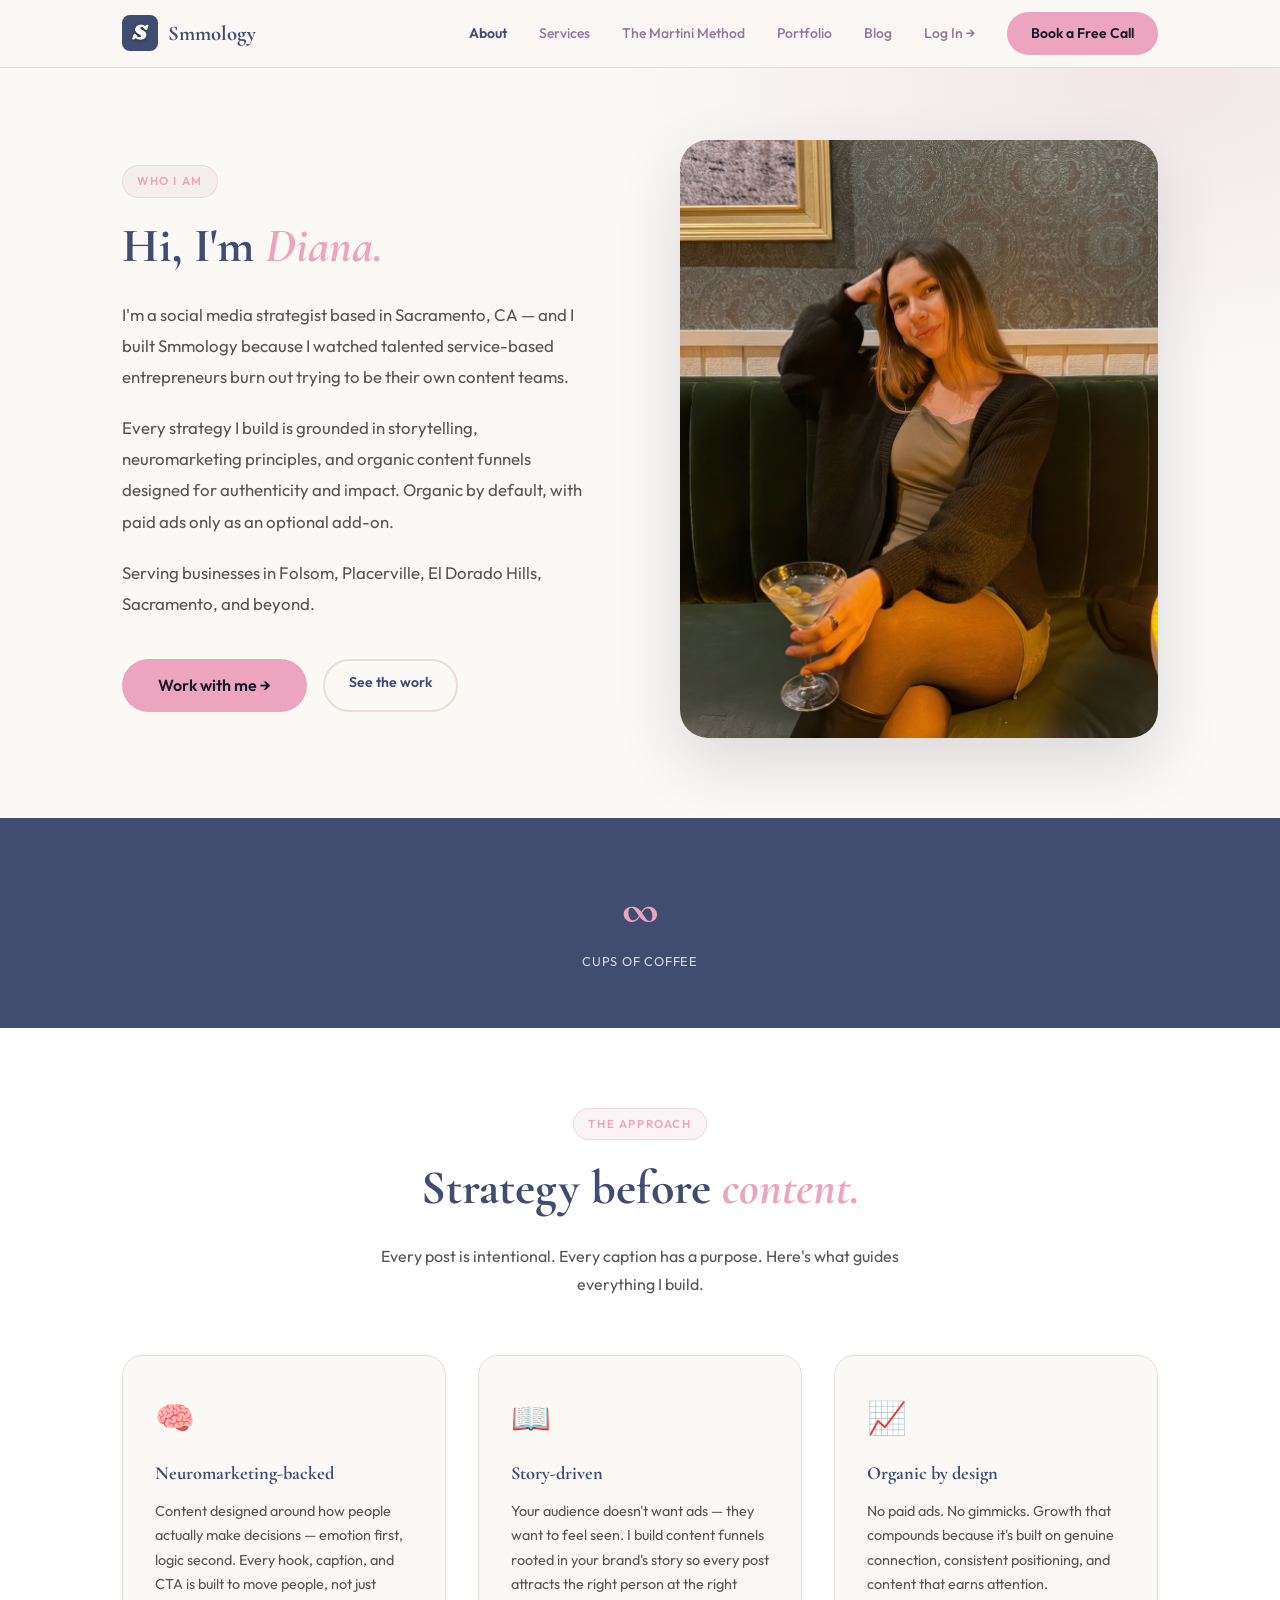
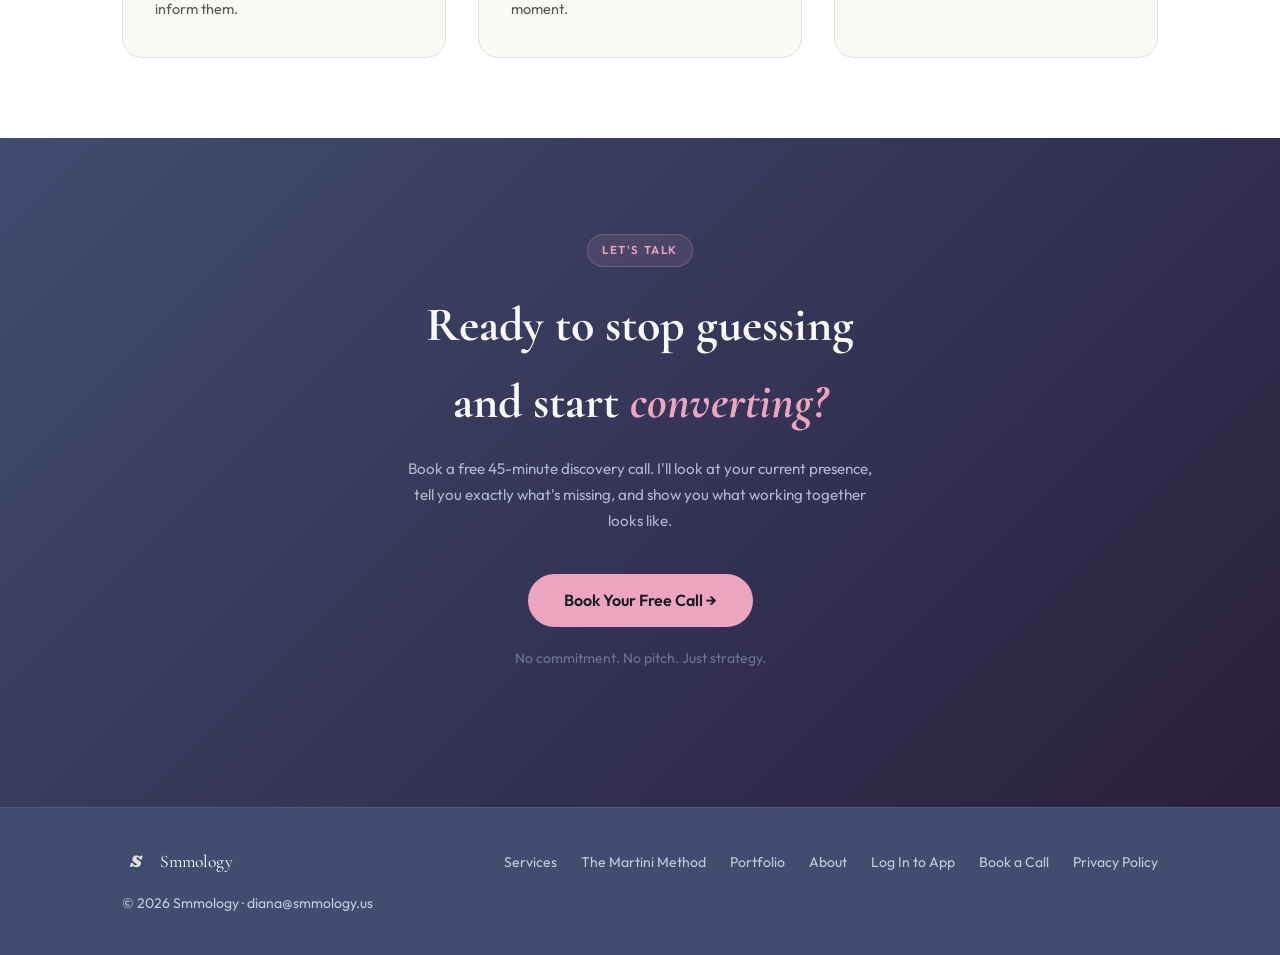
==== about/index.html @ f3f40971 "Make #404C70 the primary brand color (about 70%), lighter text on dark sections Co-Authored-By: Clau" ====
<!DOCTYPE html>
<html lang="en">
<head>
  <meta charset="UTF-8" />
  <meta name="viewport" content="width=device-width, initial-scale=1.0" />
  <title>About Diana — Smmology</title>
  <meta name="description" content="Meet Diana De La O, founder of Smmology, a social media management company in Sacramento serving local service businesses in Folsom, Placerville and El Dorado Hills." />
  <link rel="canonical" href="https://www.smmology.us/about" />
  <link rel="icon" type="image/jpeg" href="/assets/logo-navy.jpg" />
  <link href="https://fonts.googleapis.com/css2?family=Cormorant+Garamond:ital,wght@0,400;0,500;0,600;0,700;1,400;1,500;1,600&family=Outfit:wght@300;400;500;600;700&display=swap" rel="stylesheet" />
  <!-- Meta Pixel -->
  <script>
    !function(f,b,e,v,n,t,s)
    {if(f.fbq)return;n=f.fbq=function(){n.callMethod?
    n.callMethod.apply(n,arguments):n.queue.push(arguments)};
    if(!f._fbq)f._fbq=n;n.push=n;n.loaded=!0;n.version='2.0';
    n.queue=[];t=b.createElement(e);t.async=!0;
    t.src=v;s=b.getElementsByTagName(e)[0];
    s.parentNode.insertBefore(t,s)}(window, document,'script',
    'https://connect.facebook.net/en_US/fbevents.js');
    fbq('init', '1700968041171903');
    fbq('track', 'PageView');
  </script>
  <noscript><img height="1" width="1" style="display:none"
    src="https://www.facebook.com/tr?id=1700968041171903&ev=PageView&noscript=1"
  /></noscript>
  <style>
    *, *::before, *::after { box-sizing: border-box; margin: 0; padding: 0; }
    :root {
      --navy:   #404C70;
      --slate:  #404C70;
      --mauve:  #907A9A;
      --pink:   #EDA4BF;
      --blush:  #FFE2EA;
      --cream:  #FAF9F6;
      --text:   #161B28;
      --muted:  #555555;
      --border: #e8ddd8;
    }
    html { scroll-behavior: smooth; }
    body { font-family: 'Outfit', sans-serif; background: var(--cream); color: var(--text); line-height: 1.6; }
    h1,h2,h3 { font-family: 'Cormorant Garamond', serif; }
    em { font-style: italic; color: var(--pink); }
    a  { text-decoration: none; color: inherit; }
    img { max-width: 100%; display: block; }

    /* NAV */
    nav {
      position: fixed; top: 0; left: 0; right: 0; z-index: 100;
      height: 68px; background: rgba(250,247,245,.97);
      backdrop-filter: blur(12px); border-bottom: 1px solid var(--border);
      display: flex; align-items: center;
    }
    .nav-inner {
      max-width: 1100px; width: 100%; margin: 0 auto; padding: 0 32px;
      display: flex; align-items: center; justify-content: space-between;
    }
    .nav-logo { font-family: 'Cormorant Garamond', serif; font-size: 1.3rem; color: var(--navy); font-weight: 700; }
    .nav-links { display: flex; align-items: center; gap: 32px; }
    .nav-links a:not(.btn) { font-size: .875rem; color: var(--mauve); font-weight: 500; text-decoration: none; transition: color .2s; }
    .nav-links a:not(.btn):hover { color: var(--pink); }
    .nav-links a.active { color: var(--navy); font-weight: 600; }
    .btn { display: inline-block; padding: 10px 24px; border-radius: 999px; font-weight: 600; font-size: .875rem; cursor: pointer; transition: opacity .2s, transform .1s; }
    .btn:hover { opacity: .88; transform: translateY(-1px); }
    .btn-pink { background: var(--pink); color: #161B28; }
    .btn-lg { padding: 14px 36px; font-size: 1rem; }

    /* LAYOUT */
    .container { max-width: 1100px; margin: 0 auto; padding: 0 32px; }
    .eyebrow {
      display: inline-block; font-size: .72rem; font-weight: 600;
      letter-spacing: .14em; text-transform: uppercase;
      color: var(--pink); background: rgba(201,143,170,.1);
      border: 1px solid rgba(201,143,170,.25);
      padding: 6px 14px; border-radius: 99px; margin-bottom: 20px;
    }
    .section-title { font-size: clamp(2rem, 4vw, 3rem); font-weight: 700; color: var(--navy); line-height: 1.2; margin-bottom: 24px; }

    /* HERO */
    .hero {
      padding: 140px 0 80px;
      background: radial-gradient(ellipse 70% 60% at 90% 10%, rgba(201,143,170,.18) 0%, transparent 60%), var(--cream);
    }
    .hero-grid {
      display: grid; grid-template-columns: 1fr 1fr; gap: 80px; align-items: center;
    }
    .hero-photo {
      border-radius: 28px; overflow: hidden;
      box-shadow: 0 24px 64px rgba(42,31,46,.14);
      aspect-ratio: 4/5;
    }
    .hero-photo img { width: 100%; height: 100%; object-fit: cover; object-position: center top; display: block; }

    /* VALUES */
    .values-section { padding: 80px 0; background: #fff; }
    .values-grid { display: grid; grid-template-columns: repeat(3,1fr); gap: 32px; margin-top: 56px; }
    .value-card {
      background: var(--cream); border-radius: 20px; padding: 36px 32px;
      border: 1px solid var(--border);
    }
    .value-icon { font-size: 2rem; margin-bottom: 16px; }
    .value-title { font-family: 'Cormorant Garamond', serif; font-size: 1.15rem; color: var(--navy); margin-bottom: 10px; }
    .value-desc { font-size: .9rem; color: var(--muted); line-height: 1.7; }

    /* STATS BAND */
    .stats-band { background: var(--navy); padding: 56px 0; }
    .stats-grid { display: grid; grid-template-columns: 1fr; }
    .stat-card { text-align: center; padding: 0 32px; border-right: 1px solid rgba(255,255,255,.1); }
    .stat-card:last-child { border-right: none; }
    .stat-num { font-family: 'Cormorant Garamond', serif; font-size: 2.8rem; font-weight: 700; color: var(--pink); margin-bottom: 6px; }
    .stat-label { font-size: .8rem; color: #D5D9E6; letter-spacing: .06em; text-transform: uppercase; }

    /* CTA */
    .cta-section { background: linear-gradient(135deg, var(--navy) 0%, #2a1f3d 100%); color: white; text-align: center; padding: 96px 0; }
    .cta-section .eyebrow { background: rgba(237,164,191,.1); border-color: rgba(237,164,191,.25); }
    .cta-section h2 { font-size: clamp(1.8rem, 4vw, 3rem); font-weight: 700; color: #FAF9F6; margin-bottom: 1rem; }
    .cta-section p { font-size: .95rem; color: #b0b8cc; max-width: 480px; margin: 0 auto 2.5rem; line-height: 1.7; }

    /* FOOTER */
    footer { background: var(--navy); color: #C5CBDD; padding: 40px 0; border-top: 1px solid rgba(255,255,255,.08); }
    .footer-inner {
      max-width: 1100px; margin: 0 auto; padding: 0 32px;
      display: flex; align-items: center; justify-content: space-between; flex-wrap: wrap; gap: 16px;
    }
    .footer-logo { font-family: 'Cormorant Garamond', serif; color: white; font-size: 1.1rem; }
    .footer-links { display: flex; gap: 24px; font-size: .875rem; }
    .footer-links a { color: #C5CBDD; transition: color .2s; }
    .footer-links a:hover { color: var(--pink); }

    @media (max-width: 768px) {
      .hero-grid { grid-template-columns: 1fr; gap: 40px; }
      .values-grid { grid-template-columns: 1fr; }
      .stats-grid { grid-template-columns: 1fr; }
      .stat-card { border-right: none; border-bottom: 1px solid rgba(255,255,255,.1); padding: 24px; }
      .nav-links { display: none; }
    }
      body { font-variant-numeric: lining-nums; }
  </style>
</head>
<body>

  <nav>
    <div class="nav-inner">
      <a href="/" style="display:flex;align-items:center;gap:10px;text-decoration:none;">
        <img src="/assets/logo-navy.jpg" alt="Smmology" style="height:36px;width:36px;border-radius:8px;object-fit:cover;">
        <span class="nav-logo">Smmology</span>
      </a>
            <div class="nav-links">
        <a href="/about" class="active">About</a>
        <a href="/#services">Services</a>
        <a href="/method">The Martini Method</a>
        <a href="/portfolio">Portfolio</a>
        <a href="/blog">Blog</a>
        <a href="https://app.smmology.us" target="_blank">Log In →</a>
        <a href="https://calendar.app.google/JQLJ23KJ7SjfpL8k9" target="_blank" class="btn btn-pink">Book a Free Call</a>
      </div>
    </div>
  </nav>

  <!-- HERO -->
  <section class="hero">
    <div class="container">
      <div class="hero-grid">
        <div>
          <span class="eyebrow">Who I am</span>
          <h1 class="section-title">Hi, I'm <em>Diana.</em></h1>
          <p style="color:var(--muted);line-height:1.85;margin-bottom:20px;font-size:1.05rem;">I'm a social media strategist based in Sacramento, CA — and I built Smmology because I watched talented service-based entrepreneurs burn out trying to be their own content teams.</p>
          <p style="color:var(--muted);line-height:1.85;margin-bottom:20px;font-size:1.05rem;">Every strategy I build is grounded in storytelling, neuromarketing principles, and organic content funnels designed for authenticity and impact. Organic by default, with paid ads only as an optional add-on.</p>
          <p style="color:var(--muted);line-height:1.85;margin-bottom:40px;font-size:1.05rem;">Serving businesses in Folsom, Placerville, El Dorado Hills, Sacramento, and beyond.</p>
          <div style="display:flex;gap:16px;flex-wrap:wrap;">
            <a href="https://calendar.app.google/JQLJ23KJ7SjfpL8k9" target="_blank" class="btn btn-pink btn-lg">Work with me →</a>
            <a href="/portfolio" class="btn" style="border:2px solid var(--border);color:var(--navy);">See the work</a>
          </div>
        </div>
        <div class="hero-photo">
          <img src="/assets/diana-web.jpg" alt="Diana De La O" />
        </div>
      </div>
    </div>
  </section>

  <!-- STATS -->
  <div class="stats-band">
    <div class="container">
      <div class="stats-grid">
        <div class="stat-card">
          <div class="stat-num">∞</div>
          <div class="stat-label">Cups of coffee</div>
        </div>
      </div>
    </div>
  </div>

  <!-- VALUES -->
  <section class="values-section">
    <div class="container">
      <div style="text-align:center;max-width:560px;margin:0 auto;">
        <span class="eyebrow">The approach</span>
        <h2 class="section-title">Strategy before <em>content.</em></h2>
        <p style="color:var(--muted);line-height:1.8;">Every post is intentional. Every caption has a purpose. Here's what guides everything I build.</p>
      </div>
      <div class="values-grid">
        <div class="value-card">
          <div class="value-icon">🧠</div>
          <h3 class="value-title">Neuromarketing-backed</h3>
          <p class="value-desc">Content designed around how people actually make decisions — emotion first, logic second. Every hook, caption, and CTA is built to move people, not just inform them.</p>
        </div>
        <div class="value-card">
          <div class="value-icon">📖</div>
          <h3 class="value-title">Story-driven</h3>
          <p class="value-desc">Your audience doesn't want ads — they want to feel seen. I build content funnels rooted in your brand's story so every post attracts the right person at the right moment.</p>
        </div>
        <div class="value-card">
          <div class="value-icon">📈</div>
          <h3 class="value-title">Organic by design</h3>
          <p class="value-desc">No paid ads. No gimmicks. Growth that compounds because it's built on genuine connection, consistent positioning, and content that earns attention.</p>
        </div>
      </div>
    </div>
  </section>

  <!-- CTA -->
  <section class="cta-section">
    <div class="container">
      <span class="eyebrow">Let's talk</span>
      <h2>Ready to stop guessing<br/>and start <em>converting?</em></h2>
      <p>Book a free 45-minute discovery call. I'll look at your current presence, tell you exactly what's missing, and show you what working together looks like.</p>
      <a href="https://calendar.app.google/JQLJ23KJ7SjfpL8k9" target="_blank" class="btn btn-pink btn-lg">Book Your Free Call →</a>
      <p style="color:#6b7494;font-size:.875rem;margin-top:20px;">No commitment. No pitch. Just strategy.</p>
    </div>
  </section>

  <!-- FOOTER -->
  <footer>
    <div class="footer-inner">
      <a href="/" style="display:flex;align-items:center;gap:10px;">
        <img src="/assets/logo-navy.jpg" alt="Smmology" style="height:28px;width:28px;border-radius:6px;object-fit:cover;opacity:0.85;" />
        <span class="footer-logo">Smmology</span>
      </a>
      <div class="footer-links">
        <a href="/#services">Services</a>
        <a href="/method">The Martini Method</a>
        <a href="/portfolio">Portfolio</a>
        <a href="/about">About</a>
        <a href="https://app.smmology.us" target="_blank">Log In to App</a>
        <a href="https://calendar.app.google/JQLJ23KJ7SjfpL8k9" target="_blank">Book a Call</a>
        <a href="https://app.smmology.us/privacy">Privacy Policy</a>
      </div>
      <span style="font-size:.875rem;">© 2026 Smmology · diana@smmology.us</span>
    </div>
  </footer>

</body>
</html>
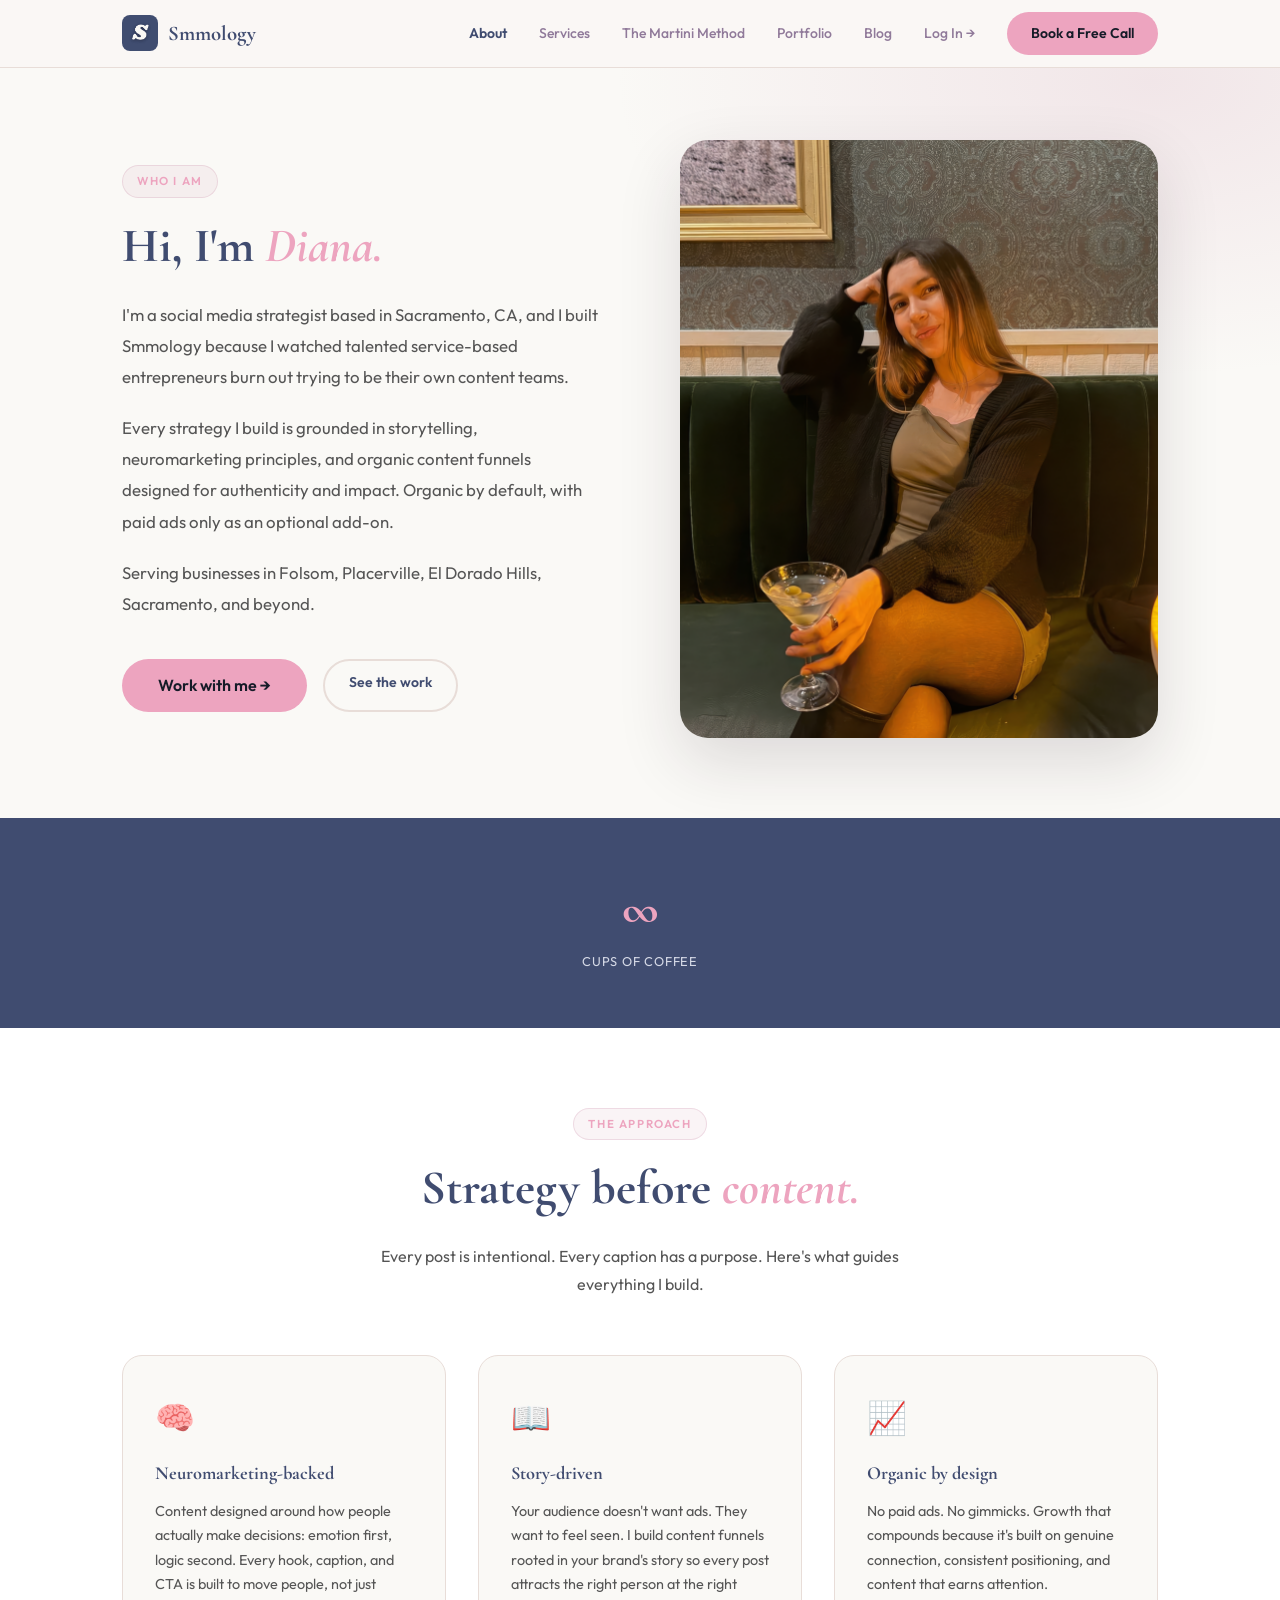
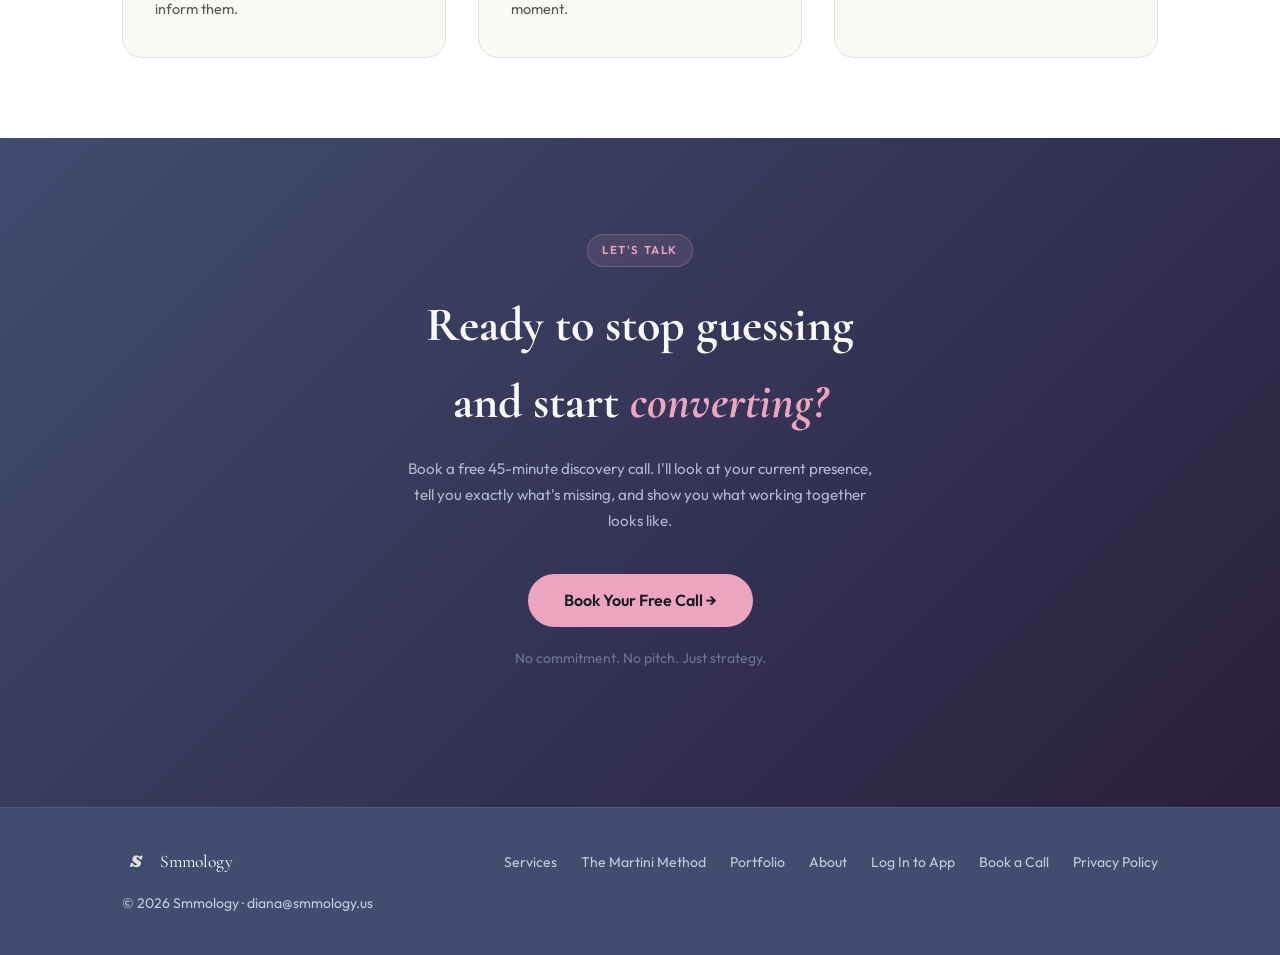
==== commit 90d6ffef: "Remove em dashes site-wide (punctuation only) Co-Authored-By: Claude Opus 5.5 <noreply@anthropic.com" ====
--- a/about/index.html
+++ b/about/index.html
@@ -3,7 +3,7 @@
 <head>
   <meta charset="UTF-8" />
   <meta name="viewport" content="width=device-width, initial-scale=1.0" />
-  <title>About Diana — Smmology</title>
+  <title>About Diana | Smmology</title>
   <meta name="description" content="Meet Diana De La O, founder of Smmology, a social media management company in Sacramento serving local service businesses in Folsom, Placerville and El Dorado Hills." />
   <link rel="canonical" href="https://www.smmology.us/about" />
   <link rel="icon" type="image/jpeg" href="/assets/logo-navy.jpg" />
@@ -164,7 +164,7 @@
         <div>
           <span class="eyebrow">Who I am</span>
           <h1 class="section-title">Hi, I'm <em>Diana.</em></h1>
-          <p style="color:var(--muted);line-height:1.85;margin-bottom:20px;font-size:1.05rem;">I'm a social media strategist based in Sacramento, CA — and I built Smmology because I watched talented service-based entrepreneurs burn out trying to be their own content teams.</p>
+          <p style="color:var(--muted);line-height:1.85;margin-bottom:20px;font-size:1.05rem;">I'm a social media strategist based in Sacramento, CA, and I built Smmology because I watched talented service-based entrepreneurs burn out trying to be their own content teams.</p>
           <p style="color:var(--muted);line-height:1.85;margin-bottom:20px;font-size:1.05rem;">Every strategy I build is grounded in storytelling, neuromarketing principles, and organic content funnels designed for authenticity and impact. Organic by default, with paid ads only as an optional add-on.</p>
           <p style="color:var(--muted);line-height:1.85;margin-bottom:40px;font-size:1.05rem;">Serving businesses in Folsom, Placerville, El Dorado Hills, Sacramento, and beyond.</p>
           <div style="display:flex;gap:16px;flex-wrap:wrap;">
@@ -203,12 +203,12 @@
         <div class="value-card">
           <div class="value-icon">🧠</div>
           <h3 class="value-title">Neuromarketing-backed</h3>
-          <p class="value-desc">Content designed around how people actually make decisions — emotion first, logic second. Every hook, caption, and CTA is built to move people, not just inform them.</p>
+          <p class="value-desc">Content designed around how people actually make decisions: emotion first, logic second. Every hook, caption, and CTA is built to move people, not just inform them.</p>
         </div>
         <div class="value-card">
           <div class="value-icon">📖</div>
           <h3 class="value-title">Story-driven</h3>
-          <p class="value-desc">Your audience doesn't want ads — they want to feel seen. I build content funnels rooted in your brand's story so every post attracts the right person at the right moment.</p>
+          <p class="value-desc">Your audience doesn't want ads. They want to feel seen. I build content funnels rooted in your brand's story so every post attracts the right person at the right moment.</p>
         </div>
         <div class="value-card">
           <div class="value-icon">📈</div>
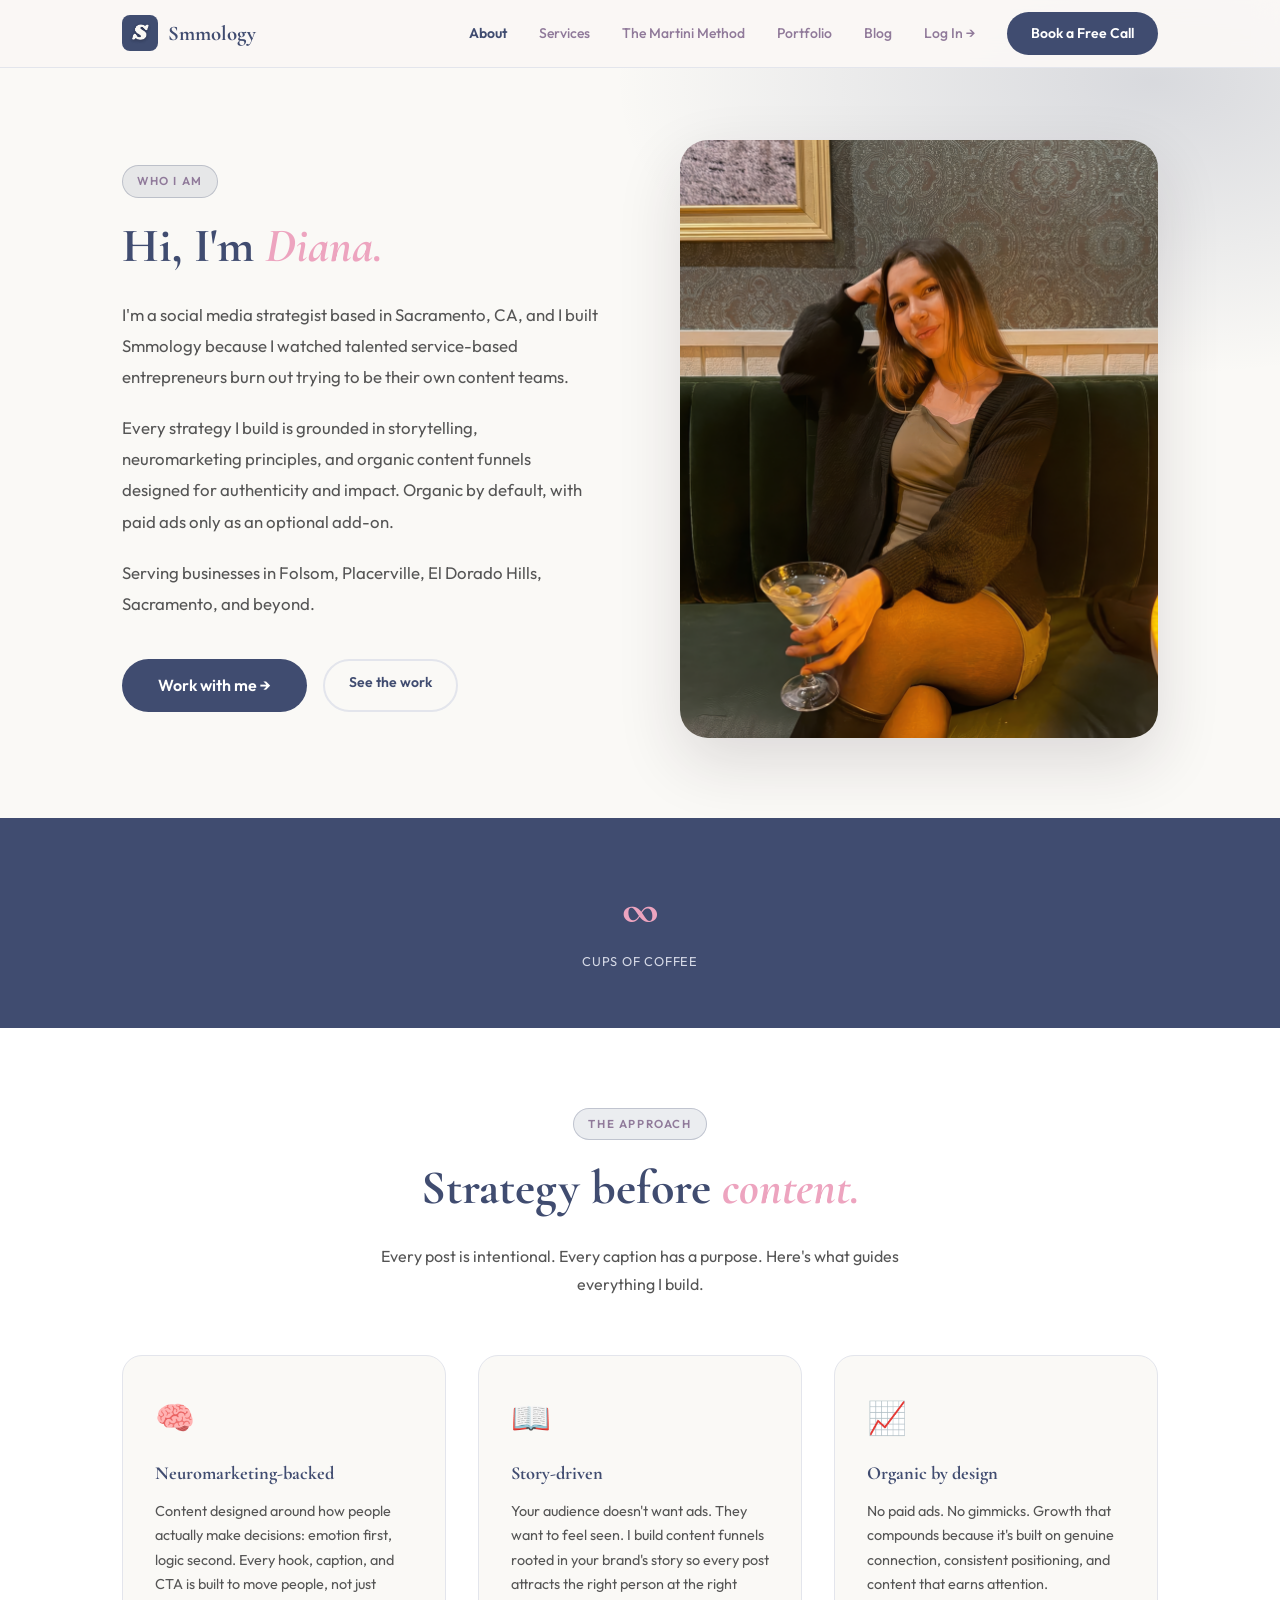
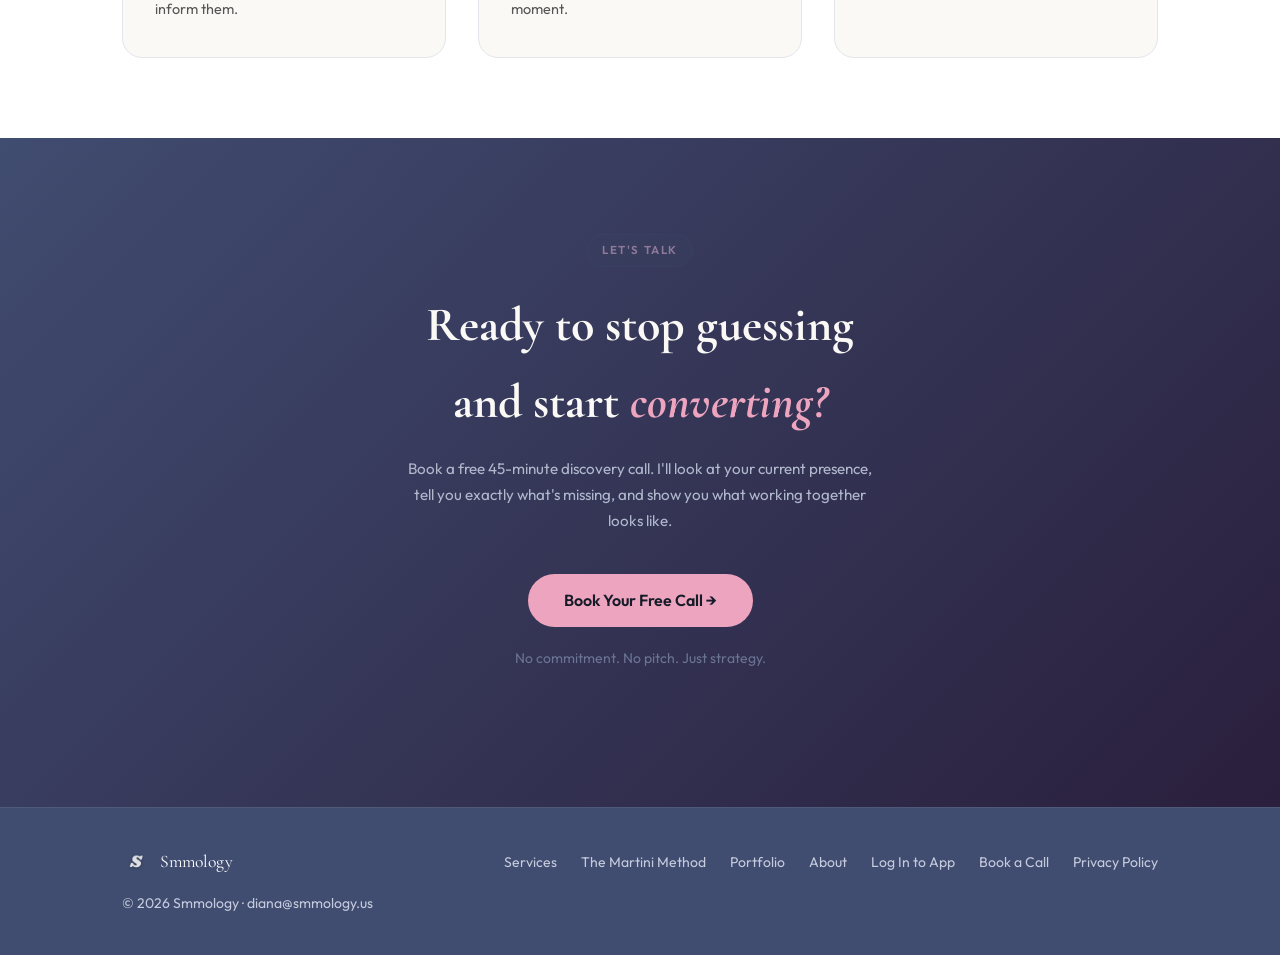
==== commit 112873dd: "Less pink: navy and cream base, mauve and pink as small accents only Co-Authored-By: Claude Opus 5.5" ====
--- a/about/index.html
+++ b/about/index.html
@@ -30,17 +30,18 @@
       --navy:   #404C70;
       --slate:  #404C70;
       --mauve:  #907A9A;
-      --pink:   #EDA4BF;
-      --blush:  #FFE2EA;
+      --pink:   #404C70;
+      --rose:   #EDA4BF;
+      --blush:  #EEF0F5;
       --cream:  #FAF9F6;
       --text:   #161B28;
       --muted:  #555555;
-      --border: #e8ddd8;
+      --border: #E3E5EC;
     }
     html { scroll-behavior: smooth; }
     body { font-family: 'Outfit', sans-serif; background: var(--cream); color: var(--text); line-height: 1.6; }
     h1,h2,h3 { font-family: 'Cormorant Garamond', serif; }
-    em { font-style: italic; color: var(--pink); }
+    em { font-style: italic; color: var(--rose); }
     a  { text-decoration: none; color: inherit; }
     img { max-width: 100%; display: block; }
 
@@ -62,7 +63,7 @@
     .nav-links a.active { color: var(--navy); font-weight: 600; }
     .btn { display: inline-block; padding: 10px 24px; border-radius: 999px; font-weight: 600; font-size: .875rem; cursor: pointer; transition: opacity .2s, transform .1s; }
     .btn:hover { opacity: .88; transform: translateY(-1px); }
-    .btn-pink { background: var(--pink); color: #161B28; }
+    .btn-pink { background: var(--navy); color: #fff; }
     .btn-lg { padding: 14px 36px; font-size: 1rem; }
 
     /* LAYOUT */
@@ -70,8 +71,8 @@
     .eyebrow {
       display: inline-block; font-size: .72rem; font-weight: 600;
       letter-spacing: .14em; text-transform: uppercase;
-      color: var(--pink); background: rgba(201,143,170,.1);
-      border: 1px solid rgba(201,143,170,.25);
+      color: var(--mauve); background: rgba(64,76,112,.1);
+      border: 1px solid rgba(64,76,112,.25);
       padding: 6px 14px; border-radius: 99px; margin-bottom: 20px;
     }
     .section-title { font-size: clamp(2rem, 4vw, 3rem); font-weight: 700; color: var(--navy); line-height: 1.2; margin-bottom: 24px; }
@@ -79,7 +80,7 @@
     /* HERO */
     .hero {
       padding: 140px 0 80px;
-      background: radial-gradient(ellipse 70% 60% at 90% 10%, rgba(201,143,170,.18) 0%, transparent 60%), var(--cream);
+      background: radial-gradient(ellipse 70% 60% at 90% 10%, rgba(64,76,112,.18) 0%, transparent 60%), var(--cream);
     }
     .hero-grid {
       display: grid; grid-template-columns: 1fr 1fr; gap: 80px; align-items: center;
@@ -112,7 +113,7 @@
 
     /* CTA */
     .cta-section { background: linear-gradient(135deg, var(--navy) 0%, #2a1f3d 100%); color: white; text-align: center; padding: 96px 0; }
-    .cta-section .eyebrow { background: rgba(237,164,191,.1); border-color: rgba(237,164,191,.25); }
+    .cta-section .eyebrow { background: rgba(64,76,112,.1); border-color: rgba(64,76,112,.25); }
     .cta-section h2 { font-size: clamp(1.8rem, 4vw, 3rem); font-weight: 700; color: #FAF9F6; margin-bottom: 1rem; }
     .cta-section p { font-size: .95rem; color: #b0b8cc; max-width: 480px; margin: 0 auto 2.5rem; line-height: 1.7; }
 
@@ -134,7 +135,11 @@
       .stat-card { border-right: none; border-bottom: 1px solid rgba(255,255,255,.1); padding: 24px; }
       .nav-links { display: none; }
     }
-      body { font-variant-numeric: lining-nums; }
+      /* Accents on dark sections stay rose */
+    .stats-band .stat-num, .stats-band .stat-big, .cta-section em { color: var(--rose); }
+    .cta-section .btn-pink, .section-navy .btn-pink, .card-popular .btn-pink { background: var(--rose); color: #161B28; }
+    .section-navy em, .card-popular .card-tier, .card-popular .check-list li::before, .footer-links a:hover, footer a:hover { color: var(--rose); }
+    body { font-variant-numeric: lining-nums; }
   </style>
 </head>
 <body>
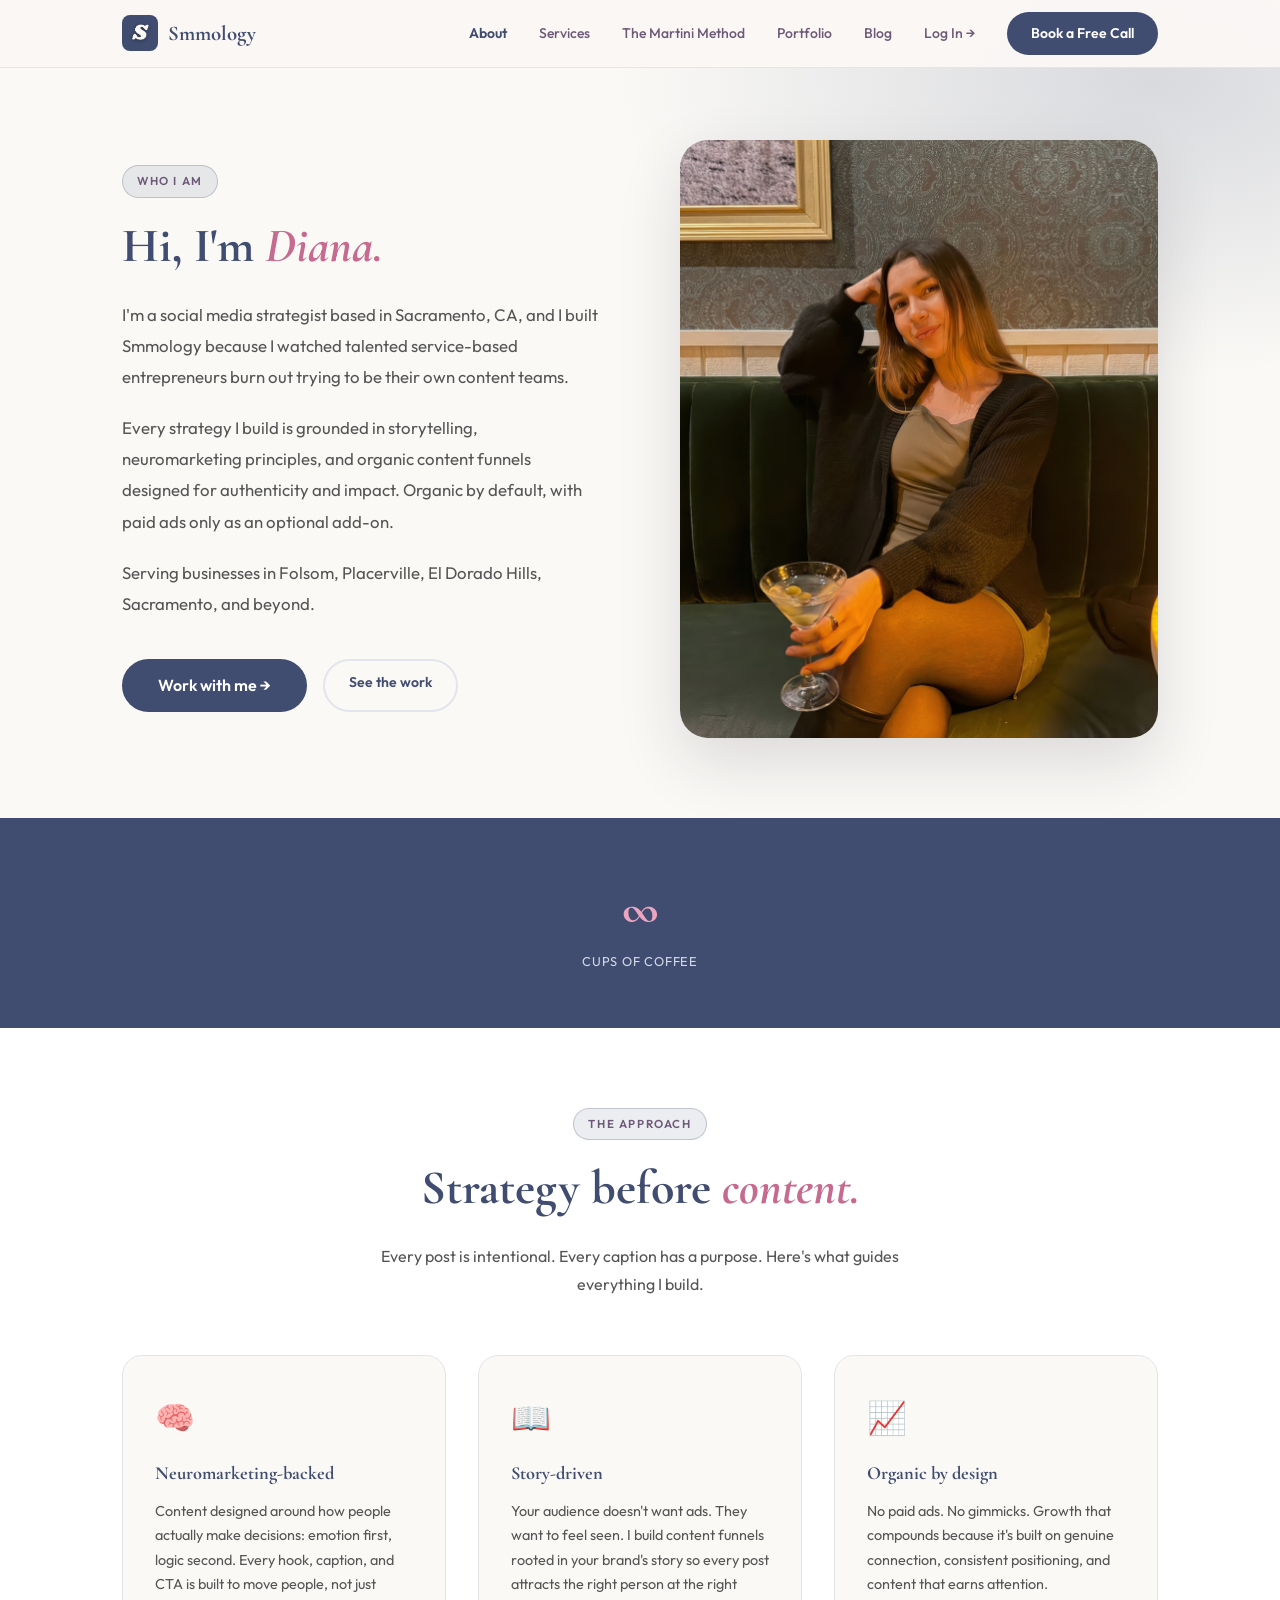
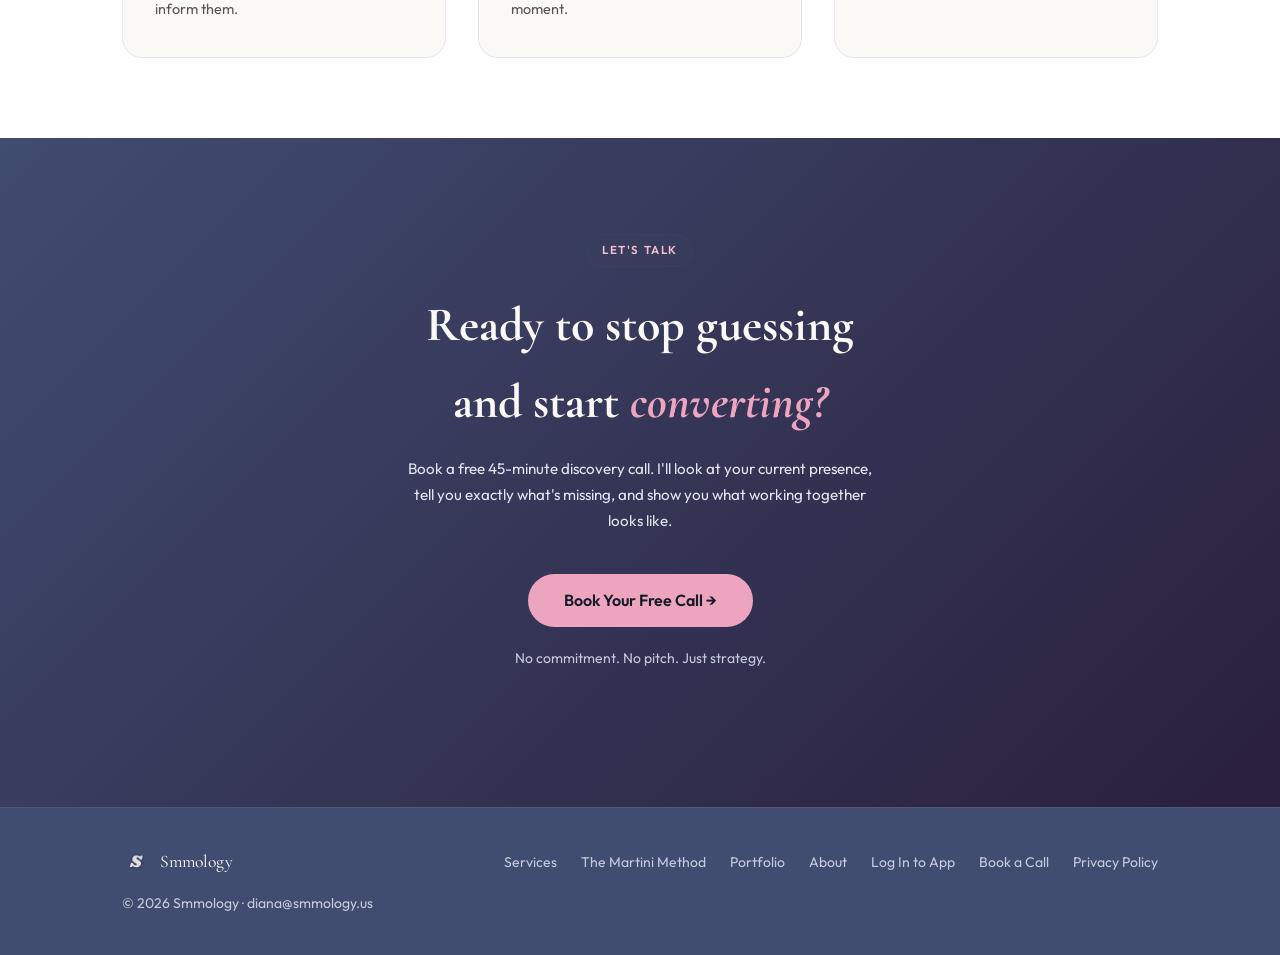
==== commit 964d0a74: "Contrast pass: all text meets WCAG AA on every page Co-Authored-By: Claude Opus 5.5 <noreply@anthrop" ====
--- a/about/index.html
+++ b/about/index.html
@@ -29,7 +29,8 @@
     :root {
       --navy:   #404C70;
       --slate:  #404C70;
-      --mauve:  #907A9A;
+      --mauve:  #6E5A78;
+      --rose-ink: #C76A8F;
       --pink:   #404C70;
       --rose:   #EDA4BF;
       --blush:  #EEF0F5;
@@ -41,7 +42,7 @@
     html { scroll-behavior: smooth; }
     body { font-family: 'Outfit', sans-serif; background: var(--cream); color: var(--text); line-height: 1.6; }
     h1,h2,h3 { font-family: 'Cormorant Garamond', serif; }
-    em { font-style: italic; color: var(--rose); }
+    em { font-style: italic; color: var(--rose-ink); }
     a  { text-decoration: none; color: inherit; }
     img { max-width: 100%; display: block; }
 
@@ -115,7 +116,7 @@
     .cta-section { background: linear-gradient(135deg, var(--navy) 0%, #2a1f3d 100%); color: white; text-align: center; padding: 96px 0; }
     .cta-section .eyebrow { background: rgba(64,76,112,.1); border-color: rgba(64,76,112,.25); }
     .cta-section h2 { font-size: clamp(1.8rem, 4vw, 3rem); font-weight: 700; color: #FAF9F6; margin-bottom: 1rem; }
-    .cta-section p { font-size: .95rem; color: #b0b8cc; max-width: 480px; margin: 0 auto 2.5rem; line-height: 1.7; }
+    .cta-section p { font-size: .95rem; color: #E1E5EE; max-width: 480px; margin: 0 auto 2.5rem; line-height: 1.7; }
 
     /* FOOTER */
     footer { background: var(--navy); color: #C5CBDD; padding: 40px 0; border-top: 1px solid rgba(255,255,255,.08); }
@@ -135,7 +136,28 @@
       .stat-card { border-right: none; border-bottom: 1px solid rgba(255,255,255,.1); padding: 24px; }
       .nav-links { display: none; }
     }
-      /* Accents on dark sections stay rose */
+      /* Contrast fixes */
+    .page-header .eyebrow, .kit-eyebrow { color: #F4BFD2 !important; }
+    .page-header em { color: var(--rose) !important; }
+    .section-title em { color: var(--rose-ink) !important; }
+    .cta-section .section-title em, .section-navy .section-title em, #contact .section-title em { color: var(--rose) !important; }
+    p em, li em { color: #A84E74; }
+    .smm-tab { color: #F4BFD2 !important; }
+    .blog-hero .eyebrow, .blog-hero .dot, .blog-hero .post-meta, .cta-section .eyebrow, .section-navy .eyebrow, .stats-band .eyebrow, #contact .eyebrow { color: #F4BFD2 !important; }
+    .blog-hero h1 em, .blog-hero em { color: var(--rose) !important; }
+    .kit-total .kit-price { color: var(--rose) !important; }
+    .kit-note { color: #C5CBDD !important; }
+    .smm-brand-badge { color: #404C70 !important; }
+    .smm-phone-label { color: rgba(244,191,210,.8) !important; }
+    .smm-rbtn { color: #F4BFD2 !important; border-color: rgba(244,191,210,.5) !important; }
+    .cta-btn { background: var(--rose) !important; color: #161B28 !important; }
+    .hero h1 em { color: var(--rose-ink) !important; }
+    .popular-badge { color: #fff !important; }
+    .card-popular .card-tier, .summary-tag { color: #F4BFD2 !important; }
+    .card-popular .card-desc { color: #E1E5EE; }
+    .summary-copy-link { color: #C5CBDD !important; }
+    .cta-section .eyebrow, .section-navy .eyebrow, .stats-band .eyebrow { color: var(--rose); }
+    /* Accents on dark sections stay rose */
     .stats-band .stat-num, .stats-band .stat-big, .cta-section em { color: var(--rose); }
     .cta-section .btn-pink, .section-navy .btn-pink, .card-popular .btn-pink { background: var(--rose); color: #161B28; }
     .section-navy em, .card-popular .card-tier, .card-popular .check-list li::before, .footer-links a:hover, footer a:hover { color: var(--rose); }
@@ -231,7 +253,7 @@
       <h2>Ready to stop guessing<br/>and start <em>converting?</em></h2>
       <p>Book a free 45-minute discovery call. I'll look at your current presence, tell you exactly what's missing, and show you what working together looks like.</p>
       <a href="https://calendar.app.google/JQLJ23KJ7SjfpL8k9" target="_blank" class="btn btn-pink btn-lg">Book Your Free Call →</a>
-      <p style="color:#6b7494;font-size:.875rem;margin-top:20px;">No commitment. No pitch. Just strategy.</p>
+      <p style="color:#C5CBDD;font-size:.875rem;margin-top:20px;">No commitment. No pitch. Just strategy.</p>
     </div>
   </section>
 
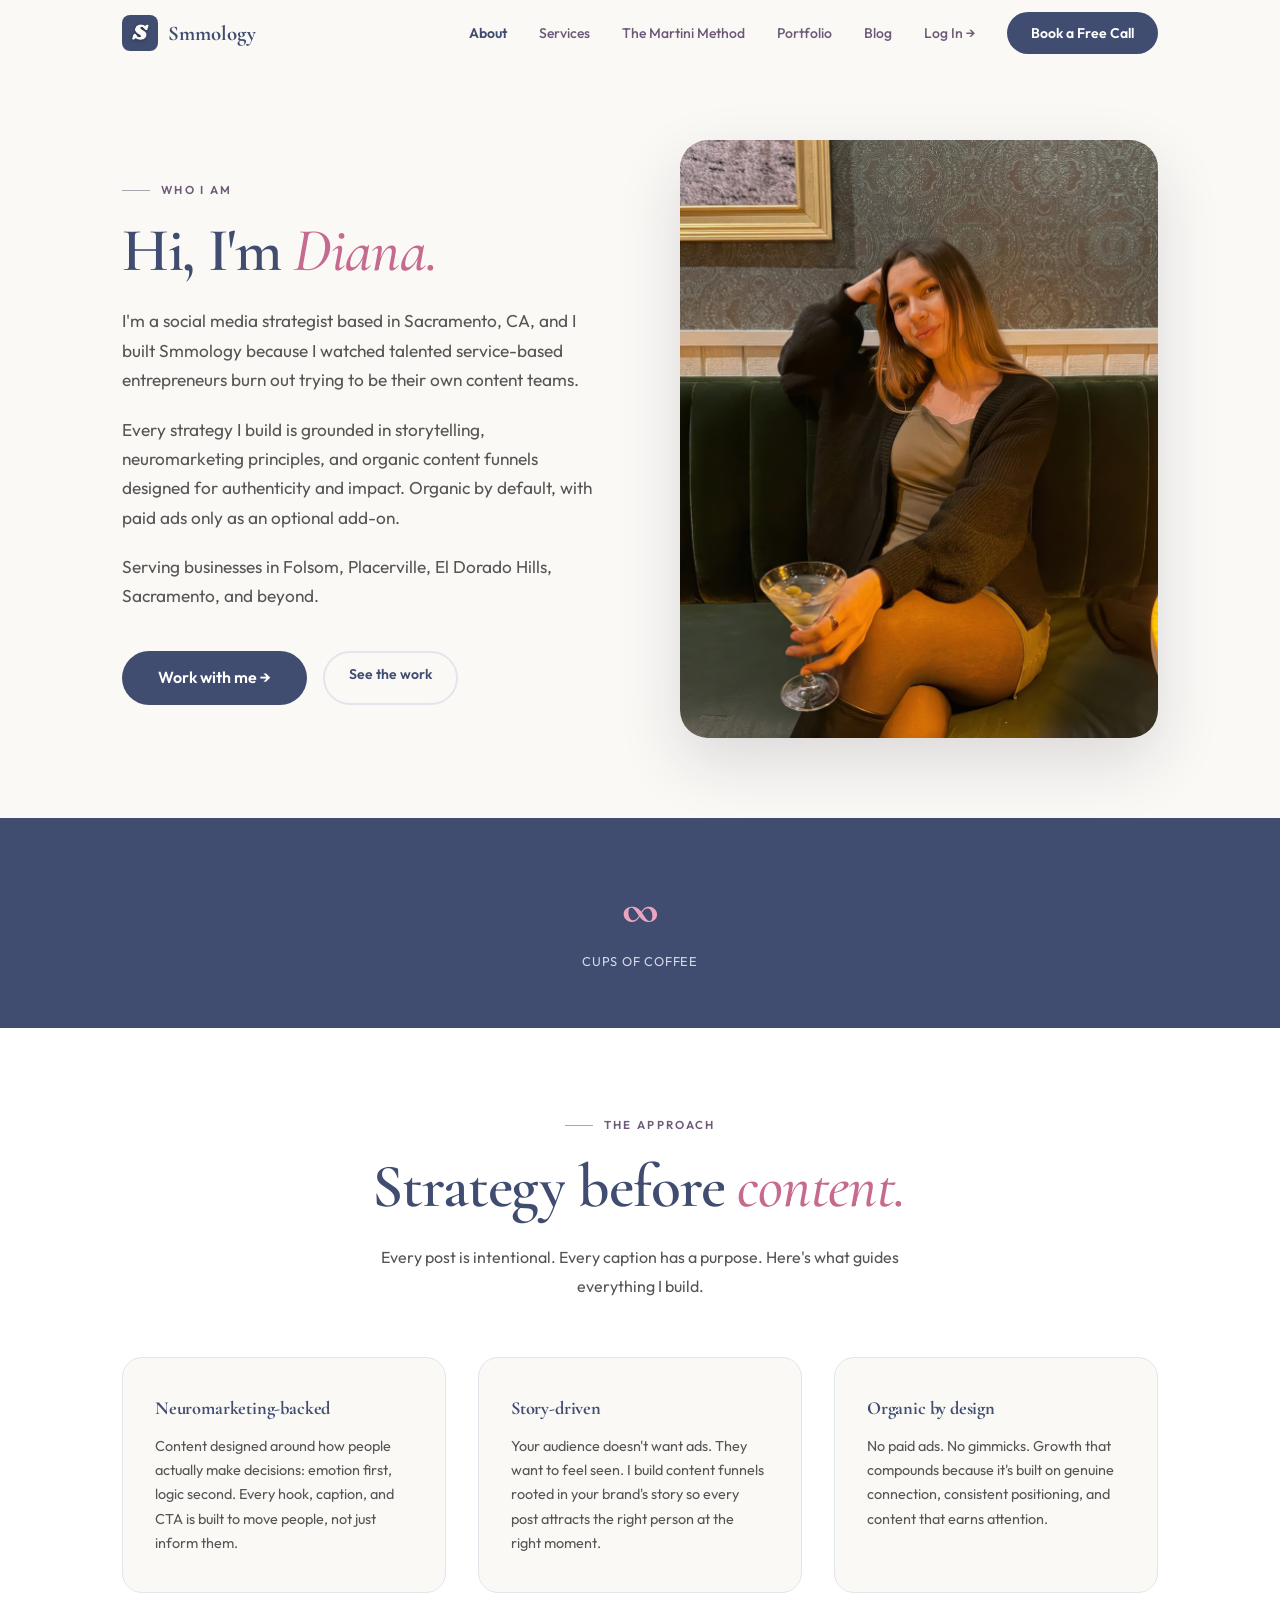
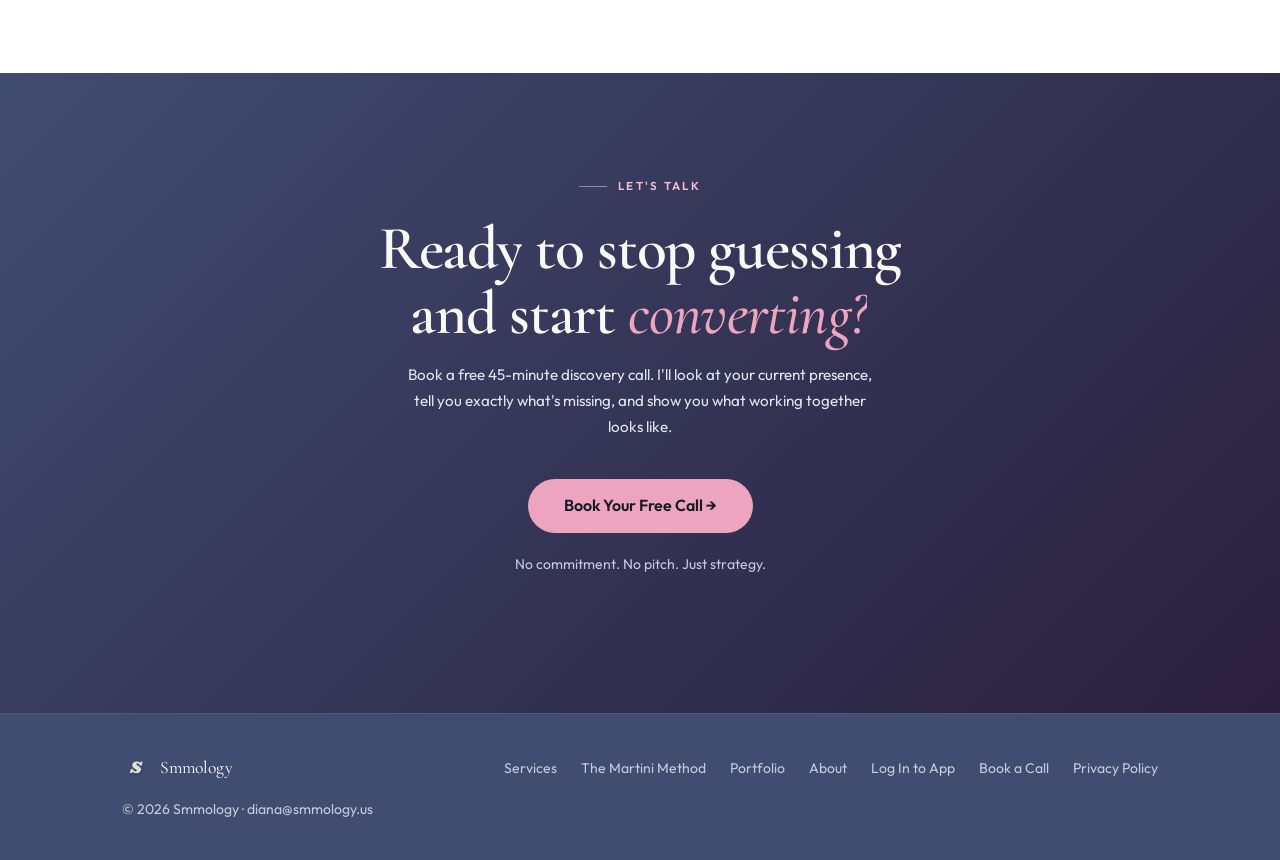
==== commit 213369b4: "Premium design layer: type scale, spacing, scroll reveals, headline motion, hero curtain, nav blur, " ====
--- a/about/index.html
+++ b/about/index.html
@@ -163,6 +163,8 @@
     .section-navy em, .card-popular .card-tier, .card-popular .check-list li::before, .footer-links a:hover, footer a:hover { color: var(--rose); }
     body { font-variant-numeric: lining-nums; }
   </style>
+  <link rel="stylesheet" href="/assets/site.css" />
+  <script src="/assets/site.js" defer></script>
 </head>
 <body>
 
--- a/assets/site.css
+++ b/assets/site.css
@@ -0,0 +1,143 @@
+/* Smmology design layer: type, space, motion. Loaded after each page's own styles. */
+:root {
+  --ease-out: cubic-bezier(.16, 1, .3, 1);
+  --ease-soft: cubic-bezier(.22, .61, .36, 1);
+  --ink: #161B28;
+  --brand: #404C70;
+  --hair: rgba(64, 76, 112, .14);
+}
+
+html { -webkit-font-smoothing: antialiased; -moz-osx-font-smoothing: grayscale; text-rendering: optimizeLegibility; }
+::selection { background: #404C70; color: #fff; }
+
+/* ---------- Typography ---------- */
+h1 {
+  font-size: clamp(2.9rem, 6.4vw, 5.6rem) !important;
+  line-height: 1.02 !important;
+  letter-spacing: -.022em;
+  font-weight: 600 !important;
+  text-wrap: balance;
+}
+h2 {
+  letter-spacing: -.018em;
+  line-height: 1.06 !important;
+  text-wrap: balance;
+}
+.section-title, section h2.font-serif, .cta-section h2 {
+  font-size: clamp(2.4rem, 4.8vw, 4.2rem) !important;
+  font-weight: 600 !important;
+}
+h3 { letter-spacing: -.01em; }
+h1 em, h2 em { font-weight: 500; letter-spacing: -.01em; padding-right: .04em; }
+p { text-wrap: pretty; }
+.section-sub, .hero p, .hero-sub { font-size: clamp(1.05rem, 1.35vw, 1.22rem) !important; line-height: 1.7 !important; max-width: 38rem; }
+
+/* Eyebrows: quiet label with a hairline, not a glowing pill */
+.eyebrow, .eyebrow-pill, .section-label, .hero-badge {
+  background: none !important; border: 0 !important; box-shadow: none !important;
+  padding: 0 !important; border-radius: 0 !important;
+  display: inline-flex !important; align-items: center; gap: .7rem;
+  font-size: .72rem !important; font-weight: 600 !important; letter-spacing: .2em !important; text-transform: uppercase;
+}
+.eyebrow::before, .eyebrow-pill::before, .section-label::before {
+  content: ''; width: 28px; height: 1px; background: currentColor; opacity: .55; display: inline-block;
+}
+.text-center .eyebrow, .text-center .eyebrow-pill, .text-center .section-label { justify-content: center; }
+.hero-badge span { display: none !important; }
+
+/* ---------- Space ---------- */
+section { padding-top: clamp(96px, 11vw, 168px); padding-bottom: clamp(96px, 11vw, 168px); }
+section.py-24, section.py-20 { padding-top: clamp(96px, 11vw, 160px) !important; padding-bottom: clamp(96px, 11vw, 160px) !important; }
+.martini-divider { display: none !important; }
+
+/* ---------- Navigation ---------- */
+nav { transition: background .5s var(--ease-soft), height .5s var(--ease-out), box-shadow .5s var(--ease-soft), border-color .5s; }
+nav.is-top { background: transparent !important; border-bottom-color: transparent !important; backdrop-filter: none !important; }
+nav.is-scrolled { height: 60px !important; background: rgba(250, 249, 246, .78) !important; backdrop-filter: saturate(180%) blur(18px) !important; border-bottom: 1px solid var(--hair) !important; }
+.nav-links a:not(.btn):not(.btn-pink) { position: relative; }
+.nav-links a:not(.btn):not(.btn-pink)::after {
+  content: ''; position: absolute; left: 0; right: 0; bottom: -6px; height: 1px; background: currentColor;
+  transform: scaleX(0); transform-origin: right; transition: transform .45s var(--ease-out);
+}
+.nav-links a:not(.btn):not(.btn-pink):hover::after, .nav-links a.active::after { transform: scaleX(1); transform-origin: left; }
+
+/* ---------- Buttons ---------- */
+.btn, .btn-primary, .btn-outline, .btn-pink, .cta-btn, .summary-btn {
+  transition: transform .5s var(--ease-out), box-shadow .5s var(--ease-out), background-color .3s, color .3s, opacity .3s !important;
+  will-change: transform;
+}
+.btn:hover, .btn-primary:hover, .btn-pink:hover, .cta-btn:hover { opacity: 1 !important; box-shadow: 0 14px 34px -12px rgba(64, 76, 112, .55); }
+.btn:active, .btn-primary:active, .btn-pink:active, .cta-btn:active { transform: scale(.97) !important; }
+
+/* ---------- Cards: lift + soft spotlight that follows the pointer ---------- */
+.card, .addon, .result-card, .stage, .value-card, .post-card, .product-card, .testimonial-card, .smm-card {
+  transition: transform .6s var(--ease-out), box-shadow .6s var(--ease-out), border-color .4s !important;
+  position: relative;
+}
+.js-spot::after {
+  content: ''; position: absolute; inset: 0; border-radius: inherit; pointer-events: none; opacity: 0;
+  background: radial-gradient(420px circle at var(--mx, 50%) var(--my, 50%), rgba(144, 122, 154, .10), transparent 45%);
+  transition: opacity .5s var(--ease-soft);
+}
+.js-spot:hover::after { opacity: 1; }
+.card:hover, .addon:hover, .result-card:hover, .value-card:hover, .post-card:hover, .product-card:hover {
+  transform: translateY(-6px) !important;
+  box-shadow: 0 30px 60px -30px rgba(22, 27, 40, .28) !important;
+}
+.card-popular:hover { box-shadow: 0 40px 80px -30px rgba(22, 27, 40, .55) !important; }
+
+/* Images: slow zoom inside their frame */
+.hero-visual, .about-photo, .photo-tile, .brand-tile { overflow: hidden; }
+.hero-visual img, .about-photo img, .photo-tile img, .brand-tile img { transition: transform 1.4s var(--ease-out); }
+.photo-tile:hover img, .brand-tile:hover img, .about-photo:hover img { transform: scale(1.045); }
+
+/* ---------- Remove template tells ---------- */
+.particle, .hero::before, .hero::after { display: none !important; }
+.glow-card-wrap { padding: 0 !important; }
+.glow-card-wrap::before { display: none !important; }
+.glow-badge { animation: none !important; }
+.gradient-text { background: none !important; -webkit-text-fill-color: currentColor !important; color: #C76A8F !important; }
+.addon-icon, .value-icon { display: none !important; }
+.hero { background: var(--cream, #FAF9F6) !important; }
+
+/* ---------- Motion ---------- */
+.js [data-reveal] {
+  opacity: 0; transform: translate3d(0, 34px, 0); filter: blur(6px);
+  transition: opacity 1.1s var(--ease-out), transform 1.2s var(--ease-out), filter 1s var(--ease-out);
+  transition-delay: var(--d, 0s);
+}
+.js [data-reveal].is-in { opacity: 1; transform: none; filter: none; }
+
+/* Headlines rise word by word */
+.js .w { display: inline-block; overflow: hidden; vertical-align: top; padding-bottom: .08em; margin-bottom: -.08em; }
+.js .w > span { display: inline-block; transform: translate3d(0, 105%, 0); transition: transform 1.15s var(--ease-out); transition-delay: var(--d, 0s); }
+.js .split.is-in .w > span { transform: none; }
+
+/* Hero image: curtain reveal, then scroll-linked drift */
+.js .hero-visual { clip-path: inset(12% 10% 12% 10% round 28px); transition: clip-path 1.6s var(--ease-out) .25s; }
+.js.is-loaded .hero-visual { clip-path: inset(0 0 0 0 round 28px); }
+.js .hero-visual img { transform: scale(1.18) translate3d(0, var(--py, 0px), 0); transition: transform 1.8s var(--ease-out) .25s; }
+.js.is-loaded .hero-visual img { transform: scale(1.06) translate3d(0, var(--py, 0px), 0); }
+.js.is-loaded.is-scrolling .hero-visual img { transition: none; }
+
+/* Scroll progress hairline */
+.scroll-line { position: fixed; top: 0; left: 0; height: 2px; width: 100%; transform-origin: 0 50%; transform: scaleX(var(--p, 0)); background: linear-gradient(90deg, #404C70, #907A9A 70%, #EDA4BF); z-index: 10000; pointer-events: none; }
+#progress-bar { display: none !important; }
+
+/* Quote mark instead of star ratings */
+.has-quote-mark::before { content: '\201C'; display: block; font-family: 'Cormorant Garamond', serif; font-size: 5rem; line-height: .6; color: #EDA4BF; margin-bottom: 10px; }
+
+@media (prefers-reduced-motion: reduce) {
+  *, *::before, *::after { transition-duration: .01ms !important; animation-duration: .01ms !important; animation-iteration-count: 1 !important; scroll-behavior: auto !important; }
+  .js [data-reveal], .js .w > span { opacity: 1 !important; transform: none !important; filter: none !important; }
+  .js .hero-visual { clip-path: none !important; }
+  .js .hero-visual img { transform: none !important; }
+}
+
+/* Hand the old /method fade-up over to the shared reveal */
+.js .fade-up { opacity: 1 !important; transform: none !important; }
+
+/* Hero: give the headline room */
+.hero-inner { grid-template-columns: 1.35fr .85fr !important; gap: clamp(40px, 5vw, 80px) !important; align-items: center; }
+.hero-inner h1 { font-size: clamp(2.8rem, 5vw, 4.9rem) !important; }
+@media (max-width: 900px) { .hero-inner { grid-template-columns: 1fr !important; } }
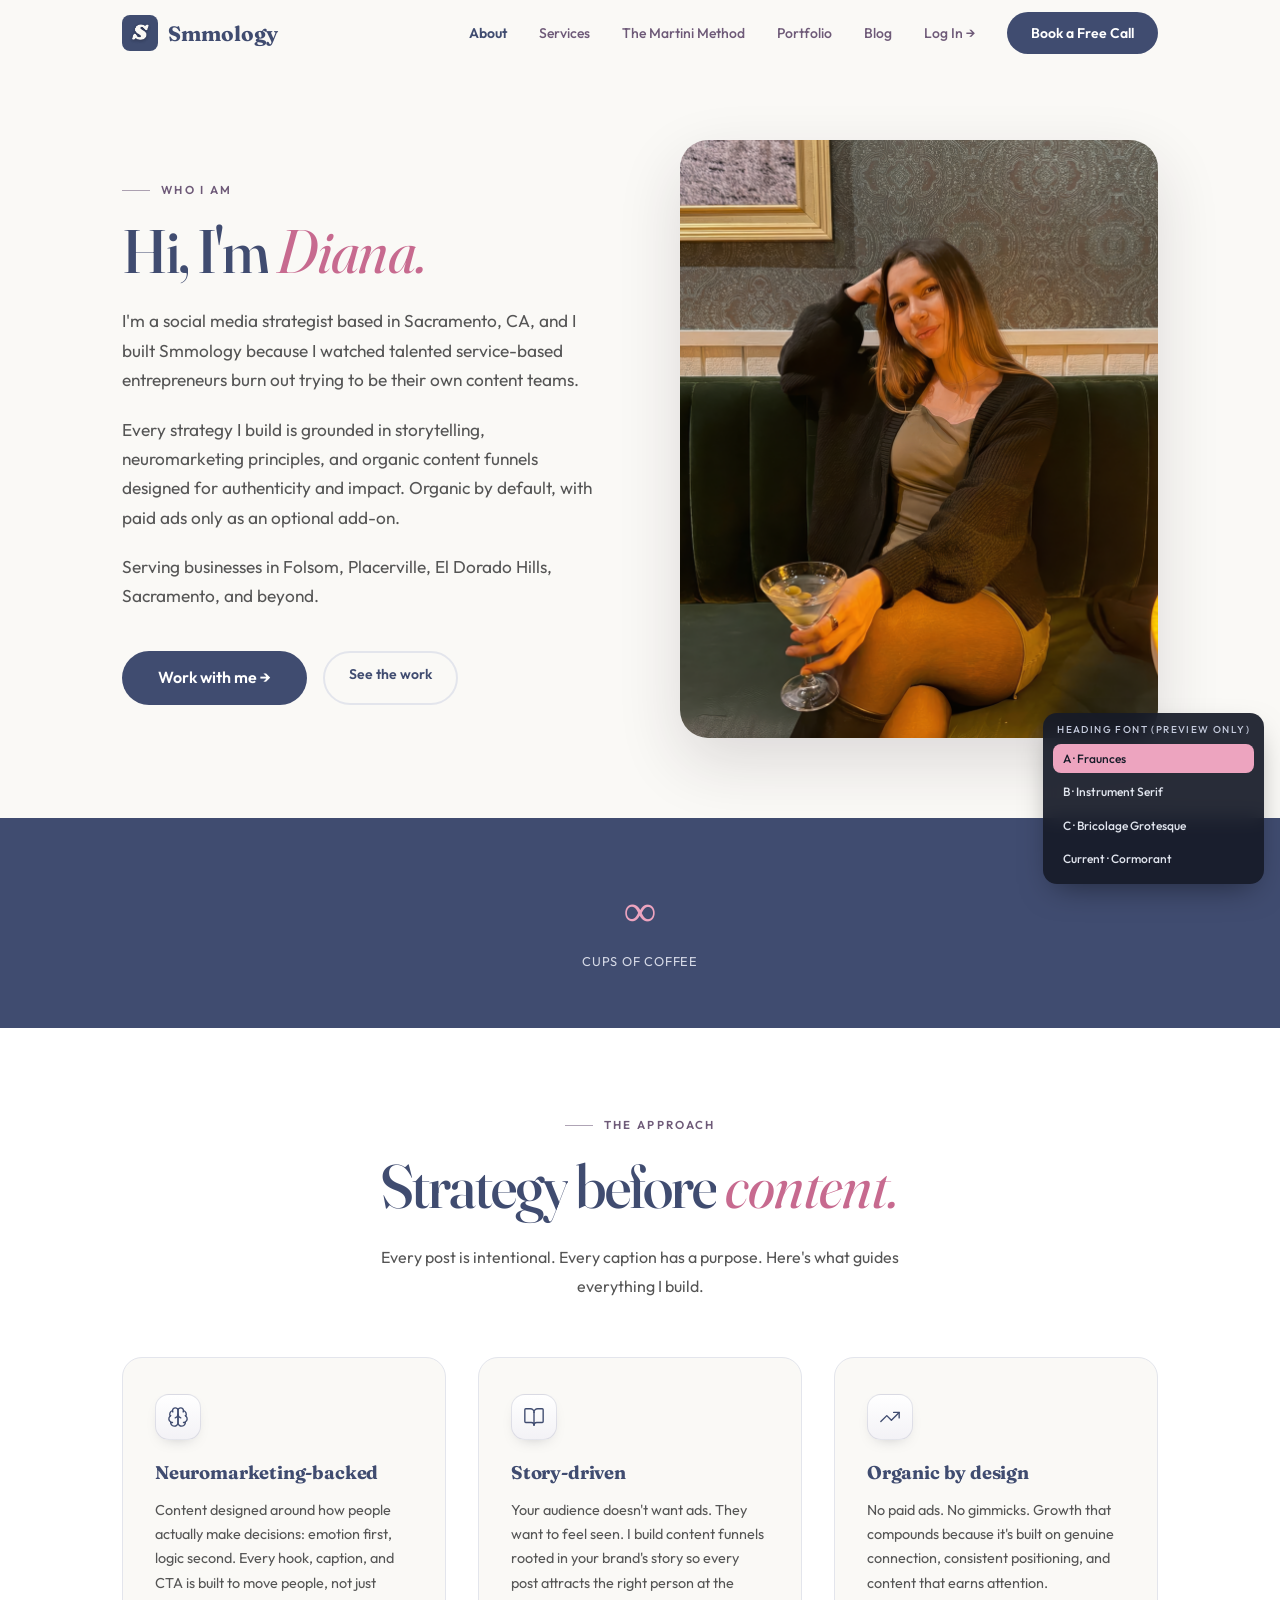
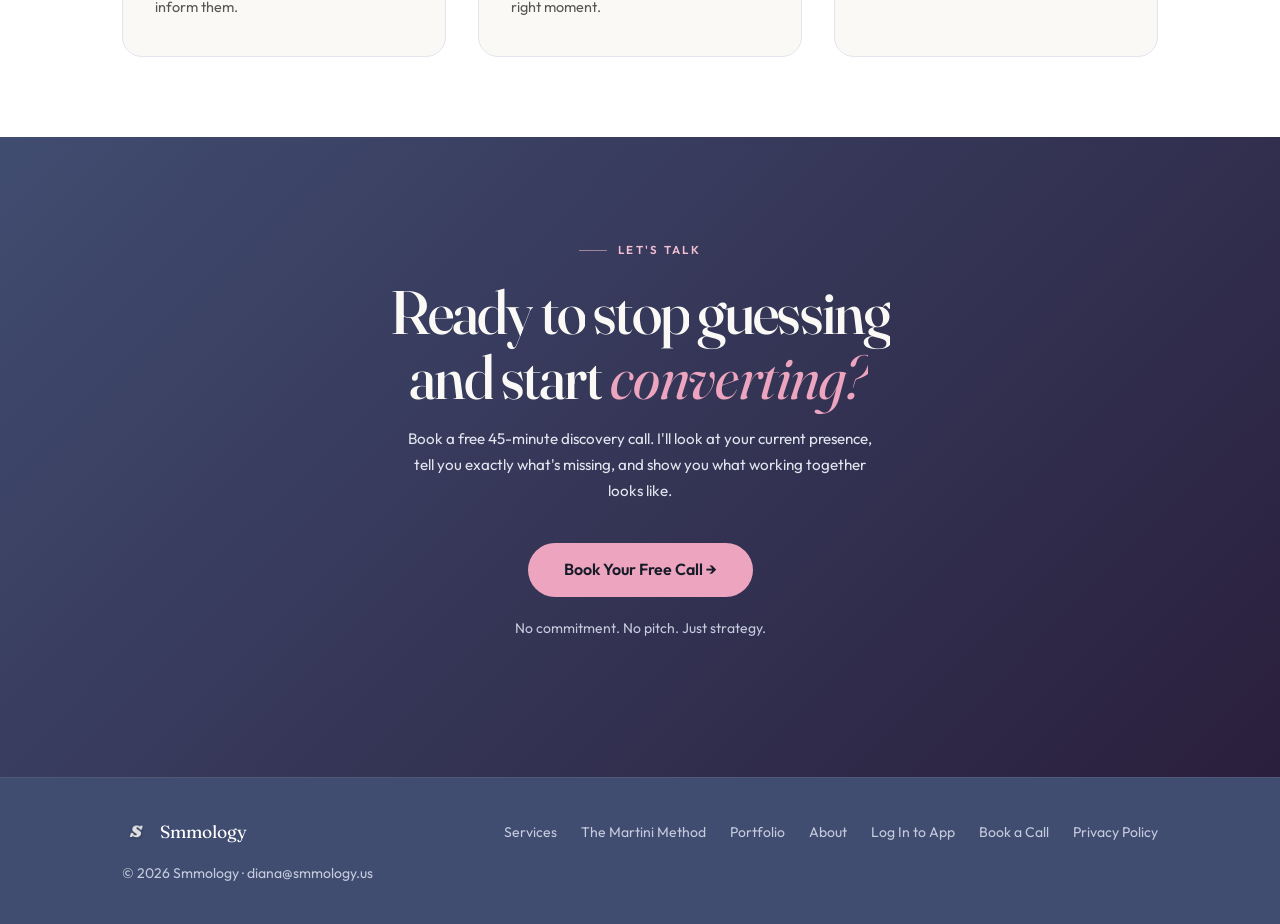
==== commit 41b80f22: "Line icons (Lucide), heading font picker on preview, mobile menu, sticky mobile CTA, proof next to h" ====
--- a/about/index.html
+++ b/about/index.html
@@ -230,17 +230,17 @@
       </div>
       <div class="values-grid">
         <div class="value-card">
-          <div class="value-icon">🧠</div>
+          <div class="value-icon ico-tile"><svg class="ico" viewBox="0 0 24 24" fill="none" stroke="currentColor" stroke-width="1.5" stroke-linecap="round" stroke-linejoin="round" aria-hidden="true"><path d="M12 5a3 3 0 1 0-5.997.125 4 4 0 0 0-2.526 5.77 4 4 0 0 0 .556 6.588A4 4 0 1 0 12 18Z" /><path d="M12 5a3 3 0 1 1 5.997.125 4 4 0 0 1 2.526 5.77 4 4 0 0 1-.556 6.588A4 4 0 1 1 12 18Z" /><path d="M15 13a4.5 4.5 0 0 1-3-4 4.5 4.5 0 0 1-3 4" /><path d="M17.599 6.5a3 3 0 0 0 .399-1.375" /><path d="M6.003 5.125A3 3 0 0 0 6.401 6.5" /><path d="M3.477 10.896a4 4 0 0 1 .585-.396" /><path d="M19.938 10.5a4 4 0 0 1 .585.396" /><path d="M6 18a4 4 0 0 1-1.967-.516" /><path d="M19.967 17.484A4 4 0 0 1 18 18" /></svg></div>
           <h3 class="value-title">Neuromarketing-backed</h3>
           <p class="value-desc">Content designed around how people actually make decisions: emotion first, logic second. Every hook, caption, and CTA is built to move people, not just inform them.</p>
         </div>
         <div class="value-card">
-          <div class="value-icon">📖</div>
+          <div class="value-icon ico-tile"><svg class="ico" viewBox="0 0 24 24" fill="none" stroke="currentColor" stroke-width="1.5" stroke-linecap="round" stroke-linejoin="round" aria-hidden="true"><path d="M12 7v14" /><path d="M3 18a1 1 0 0 1-1-1V4a1 1 0 0 1 1-1h5a4 4 0 0 1 4 4 4 4 0 0 1 4-4h5a1 1 0 0 1 1 1v13a1 1 0 0 1-1 1h-6a3 3 0 0 0-3 3 3 3 0 0 0-3-3z" /></svg></div>
           <h3 class="value-title">Story-driven</h3>
           <p class="value-desc">Your audience doesn't want ads. They want to feel seen. I build content funnels rooted in your brand's story so every post attracts the right person at the right moment.</p>
         </div>
         <div class="value-card">
-          <div class="value-icon">📈</div>
+          <div class="value-icon ico-tile"><svg class="ico" viewBox="0 0 24 24" fill="none" stroke="currentColor" stroke-width="1.5" stroke-linecap="round" stroke-linejoin="round" aria-hidden="true"><polyline points="22 7 13.5 15.5 8.5 10.5 2 17" /><polyline points="16 7 22 7 22 13" /></svg></div>
           <h3 class="value-title">Organic by design</h3>
           <p class="value-desc">No paid ads. No gimmicks. Growth that compounds because it's built on genuine connection, consistent positioning, and content that earns attention.</p>
         </div>
--- a/assets/site.css
+++ b/assets/site.css
@@ -141,3 +141,77 @@
 .hero-inner { grid-template-columns: 1.35fr .85fr !important; gap: clamp(40px, 5vw, 80px) !important; align-items: center; }
 .hero-inner h1 { font-size: clamp(2.8rem, 5vw, 4.9rem) !important; }
 @media (max-width: 900px) { .hero-inner { grid-template-columns: 1fr !important; } }
+
+/* Small screens: footer links wrap instead of widening the page */
+.footer-links { flex-wrap: wrap !important; }
+@media (max-width: 600px) { .footer-links { gap: 14px 20px !important; } .footer-inner { flex-direction: column; align-items: flex-start !important; } }
+
+/* ---------- Icons: one line set (Lucide, ISC), same size and stroke everywhere ---------- */
+.addon-icon.ico-tile, .value-icon.ico-tile { display: inline-flex !important; }
+.ico-tile {
+  width: 46px; height: 46px; border-radius: 14px; display: inline-flex; align-items: center; justify-content: center;
+  color: #404C70; background: linear-gradient(180deg, #fff, #F3F2F6); border: 1px solid rgba(64, 76, 112, .14);
+  box-shadow: 0 1px 0 #fff inset, 0 6px 16px -10px rgba(22, 27, 40, .35);
+  font-size: 0; margin-bottom: 18px;
+  transition: transform .6s var(--ease-out), color .3s, background .3s;
+}
+.ico-tile .ico { width: 22px; height: 22px; }
+.ico-tile.ico-lg { width: 60px; height: 60px; border-radius: 18px; }
+.ico-tile.ico-lg .ico { width: 28px; height: 28px; }
+.card:hover .ico-tile, .addon:hover .ico-tile, .value-card:hover .ico-tile, .js-spot:hover .ico-tile { transform: translateY(-2px) rotate(-4deg); color: #6E5A78; }
+.dark-section .ico-tile, [style*="background:#404C70"] .ico-tile { color: #F4BFD2; background: rgba(255,255,255,.06); border-color: rgba(255,255,255,.14); box-shadow: none; }
+
+/* ---------- Heading font options (preview picker) ---------- */
+html[data-hf] :is(h1, h2, h3, h4, .font-serif, .nav-logo, .footer-logo, .card-price, .stat-num, .stat-big, .result-num, .about-name, .dialog-price, .stage-label, blockquote, .big-stat-num, .kit-price, .section-title, .value-title, .addon-name, .summary-due strong, .summary-totals strong) { font-family: var(--hf) !important; }
+html[data-hf="fraunces"] { --hf: 'Fraunces', Georgia, serif; }
+html[data-hf="fraunces"] :is(h1, h2) { font-variation-settings: "opsz" 144; font-weight: 500 !important; letter-spacing: -.03em; }
+html[data-hf="fraunces"] :is(h1, h2) em { font-weight: 400; }
+html[data-hf="instrument"] { --hf: 'Instrument Serif', Georgia, serif; }
+html[data-hf="instrument"] :is(h1, h2, h3, .card-price, .nav-logo) { font-weight: 400 !important; letter-spacing: -.02em; }
+html[data-hf="instrument"] :is(h1, h2) em { font-weight: 400; }
+html[data-hf="bricolage"] { --hf: 'Bricolage Grotesque', system-ui, sans-serif; }
+html[data-hf="bricolage"] :is(h1, h2) { font-weight: 650 !important; letter-spacing: -.045em; line-height: .98 !important; }
+html[data-hf="bricolage"] :is(h1, h2) em { font-style: normal; font-weight: 650; }
+html[data-hf="bricolage"] h1 { font-size: clamp(2.6rem, 5.4vw, 5rem) !important; }
+
+.font-picker { position: fixed; right: 16px; bottom: 16px; z-index: 9999; background: rgba(22, 27, 40, .92); color: #fff; padding: 10px; border-radius: 14px; display: flex; flex-direction: column; gap: 4px; font: 500 12px/1.3 'Outfit', sans-serif; backdrop-filter: blur(10px); box-shadow: 0 12px 32px -12px rgba(0,0,0,.5); }
+.font-picker p { margin: 0 4px 4px; font-size: 10px; letter-spacing: .14em; text-transform: uppercase; color: #C5CBDD; }
+.font-picker button { all: unset; cursor: pointer; padding: 7px 10px; border-radius: 8px; color: #E1E5EE; }
+.font-picker button:hover { background: rgba(255,255,255,.08); }
+.font-picker button[aria-pressed="true"] { background: #EDA4BF; color: #161B28; }
+@media (max-width: 700px) { .font-picker { bottom: 84px; } }
+
+/* ---------- Mobile menu ---------- */
+.nav-burger { display: none; }
+@media (max-width: 900px) {
+  .nav-burger { display: inline-flex; flex-direction: column; justify-content: center; gap: 6px; width: 44px; height: 44px; margin-left: auto; background: none; border: 0; cursor: pointer; position: relative; z-index: 102; }
+  .nav-burger span { display: block; width: 22px; height: 1.5px; background: #404C70; margin: 0 auto; transition: transform .45s var(--ease-out); }
+  .menu-open .nav-burger span:first-child { transform: translateY(3.75px) rotate(45deg); }
+  .menu-open .nav-burger span:last-child { transform: translateY(-3.75px) rotate(-45deg); }
+  nav .nav-links { display: flex !important; position: fixed; inset: 0; z-index: 101; flex-direction: column; align-items: flex-start !important; justify-content: center; gap: 22px !important; padding: 96px 32px 48px; background: #FAF9F6; opacity: 0; visibility: hidden; transform: translateY(-8px); transition: opacity .45s var(--ease-out), transform .6s var(--ease-out), visibility .45s; }
+  .menu-open nav .nav-links { opacity: 1; visibility: visible; transform: none; }
+  nav .nav-links a:not(.btn):not(.btn-pink) { font-family: var(--hf, 'Cormorant Garamond'), Georgia, serif; font-size: 2rem !important; color: #161B28 !important; font-weight: 500; }
+  nav .nav-links .btn, nav .nav-links .btn-pink { margin-top: 12px; font-size: 1rem !important; padding: 14px 26px !important; }
+  .menu-open { overflow: hidden; }
+}
+
+/* ---------- Sticky CTA on phones ---------- */
+.mobile-cta { display: none; }
+@media (max-width: 700px) {
+  .mobile-cta { display: flex; gap: 8px; position: fixed; left: 12px; right: 12px; bottom: 12px; z-index: 90; padding: 8px; border-radius: 999px; background: rgba(250, 249, 246, .9); backdrop-filter: saturate(180%) blur(16px); border: 1px solid rgba(64, 76, 112, .14); box-shadow: 0 18px 40px -18px rgba(22, 27, 40, .45); transform: translateY(140%); transition: transform .6s var(--ease-out); }
+  .mobile-cta.is-shown { transform: none; }
+  .mobile-cta a { flex: 1; text-align: center; padding: 13px 10px; border-radius: 999px; font: 600 14px/1 'Outfit', sans-serif; text-decoration: none; }
+  .mobile-cta .mc-primary { background: #404C70; color: #fff; }
+  .mobile-cta .mc-secondary { color: #404C70; border: 1px solid rgba(64, 76, 112, .3); }
+  .menu-open .mobile-cta { transform: translateY(140%); }
+  footer { padding-bottom: 96px !important; }
+}
+
+/* ---------- Proof next to the first call to action ---------- */
+.hero p.hero-proof, .hero-proof { margin-top: 28px; padding-left: 16px; border-left: 2px solid #EDA4BF; font-family: var(--hf, 'Cormorant Garamond'), Georgia, serif; font-style: italic; font-size: 1.15rem !important; color: #161B28; max-width: 30rem; line-height: 1.45 !important; }
+.hero-proof span { display: block; margin-top: 6px; font: 500 .8rem/1.4 'Outfit', sans-serif; font-style: normal; color: #555; letter-spacing: .02em; }
+@media (max-width: 700px) {
+  .font-picker { left: 12px; right: 12px; flex-direction: row; flex-wrap: wrap; justify-content: center; padding: 6px; }
+  .font-picker p { display: none; }
+  .font-picker button { padding: 6px 8px; font-size: 11px; }
+}
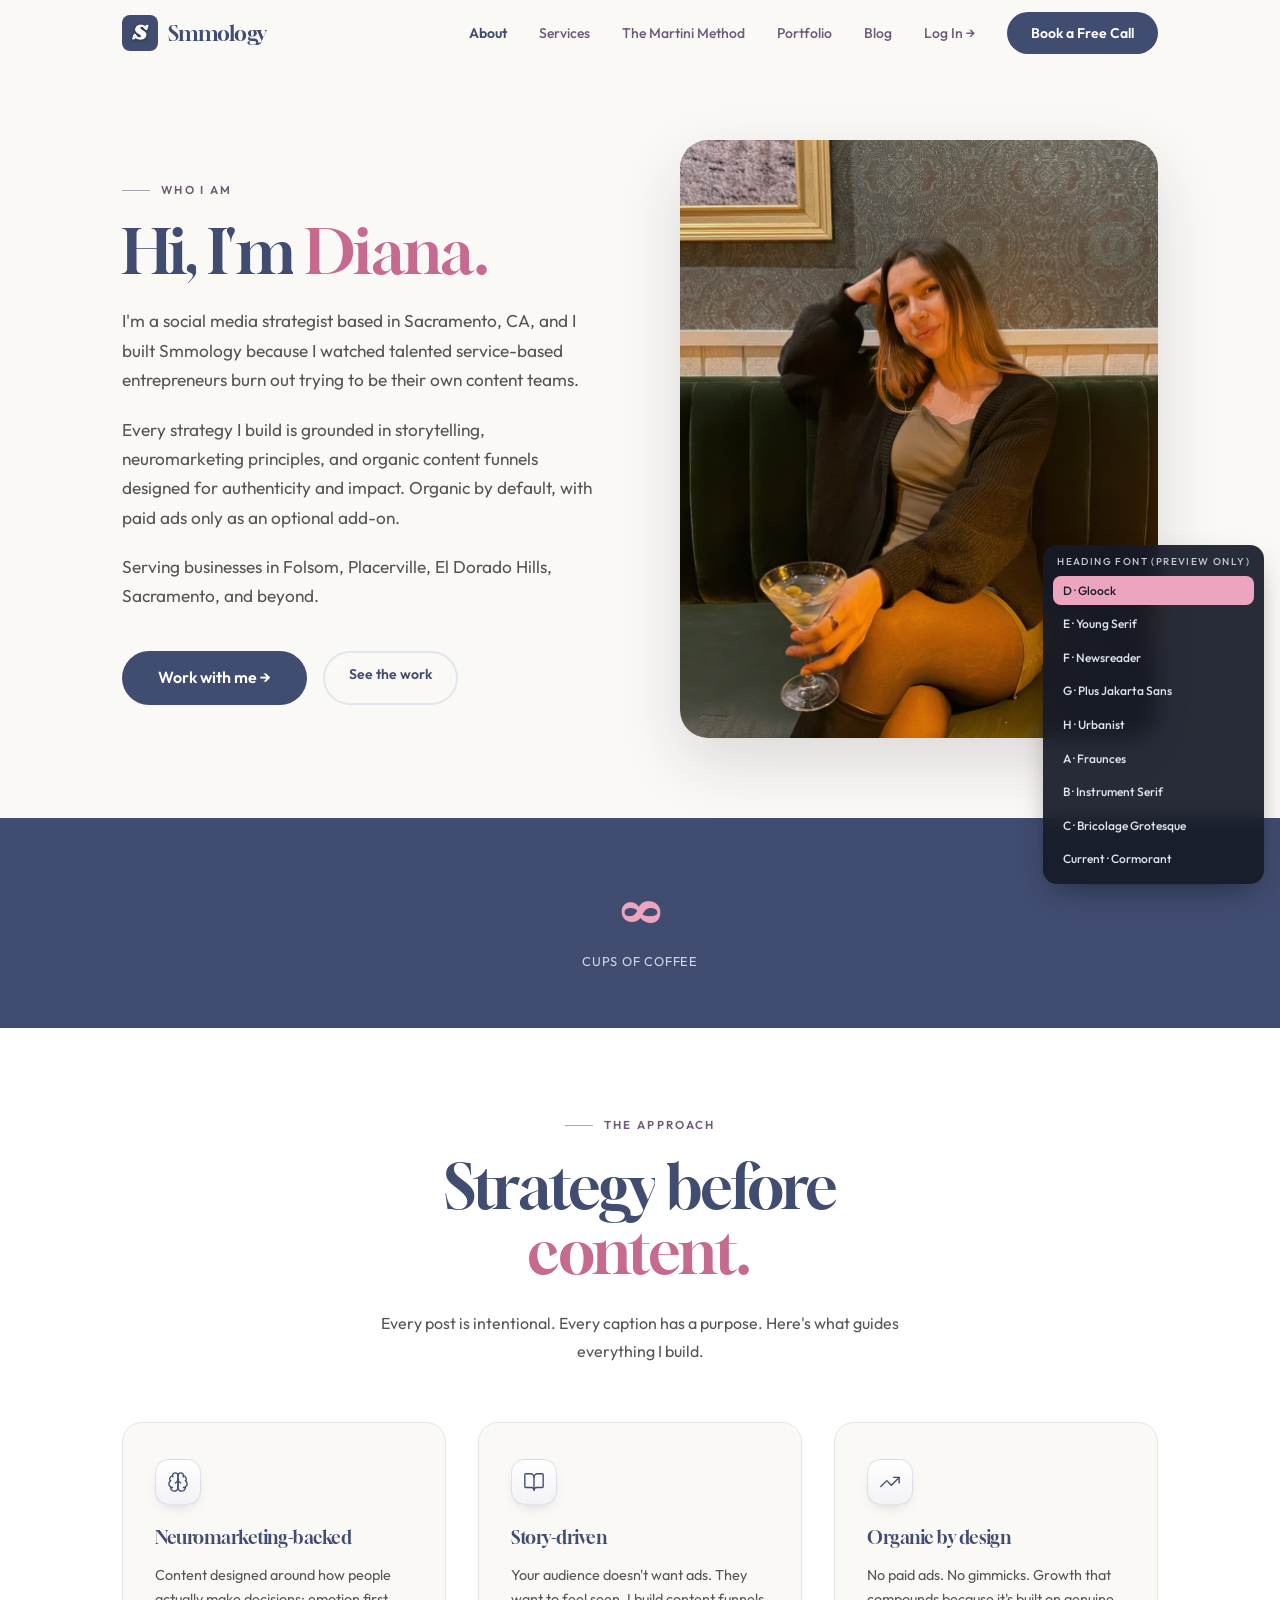
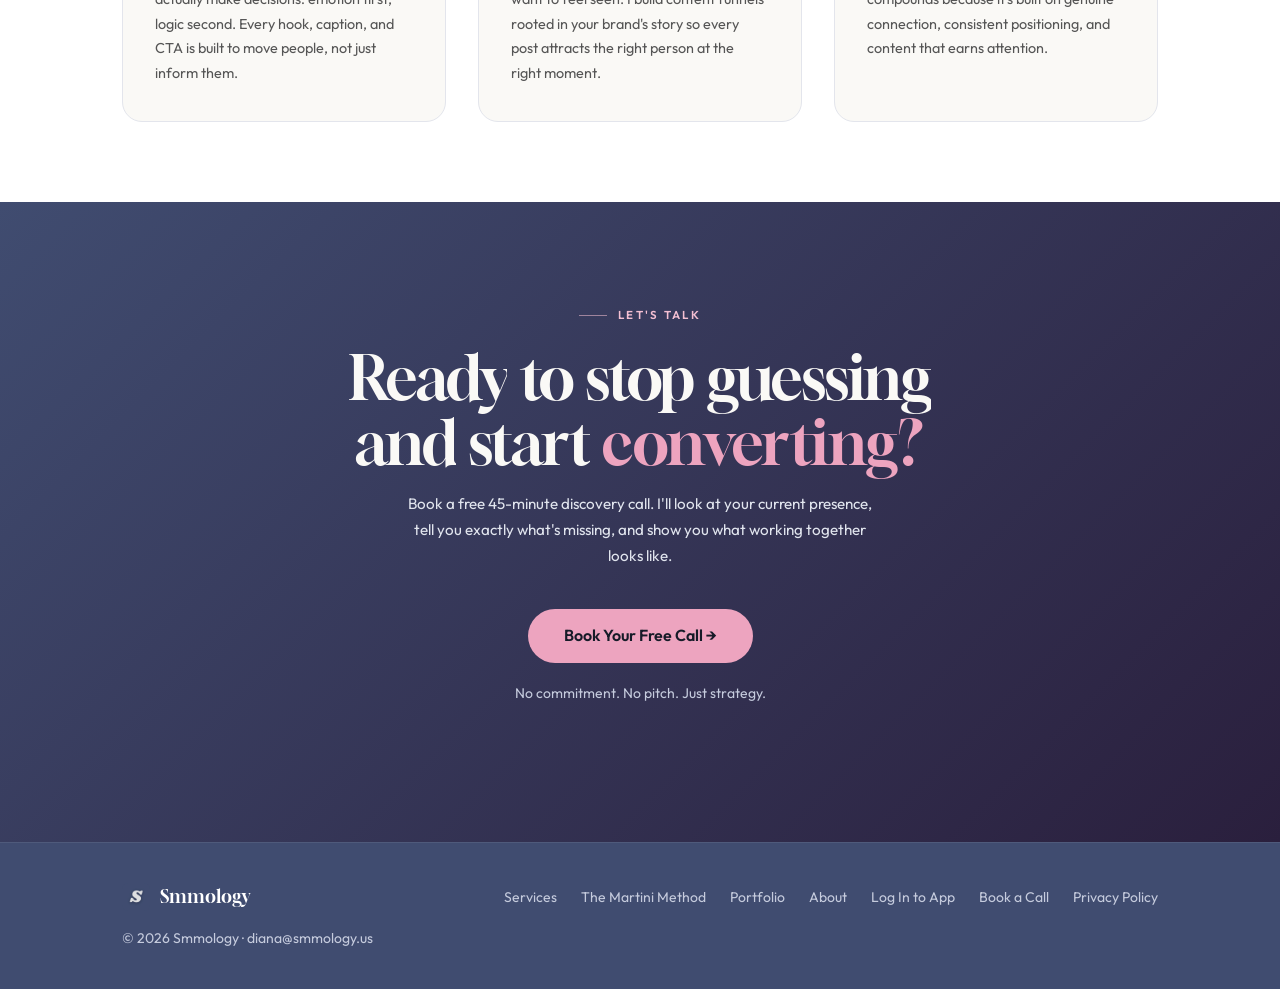
==== commit 228baf9f: "Five more heading font options; Tiffany proof beside Strategist price; Vercel Analytics script Co-Au" ====
--- a/about/index.html
+++ b/about/index.html
@@ -165,6 +165,7 @@
   </style>
   <link rel="stylesheet" href="/assets/site.css" />
   <script src="/assets/site.js" defer></script>
+  <script defer src="/_vercel/insights/script.js"></script>
 </head>
 <body>
 
--- a/assets/site.css
+++ b/assets/site.css
@@ -215,3 +215,28 @@
   .font-picker p { display: none; }
   .font-picker button { padding: 6px 8px; font-size: 11px; }
 }
+
+/* More heading options (all SIL Open Font License via Google Fonts) */
+html[data-hf="gloock"] { --hf: 'Gloock', Georgia, serif; }
+html[data-hf="gloock"] :is(h1, h2, h3, .card-price, .nav-logo) { font-weight: 400 !important; letter-spacing: -.025em; }
+html[data-hf="gloock"] :is(h1, h2) em { font-style: normal; }
+html[data-hf="young"] { --hf: 'Young Serif', Georgia, serif; }
+html[data-hf="young"] :is(h1, h2, h3, .card-price, .nav-logo) { font-weight: 400 !important; letter-spacing: -.03em; }
+html[data-hf="young"] :is(h1, h2) em { font-style: normal; }
+html[data-hf="young"] h1 { font-size: clamp(2.5rem, 4.6vw, 4.4rem) !important; }
+html[data-hf="newsreader"] { --hf: 'Newsreader', Georgia, serif; }
+html[data-hf="newsreader"] :is(h1, h2) { font-weight: 500 !important; letter-spacing: -.03em; font-variation-settings: "opsz" 72; }
+html[data-hf="jakarta"] { --hf: 'Plus Jakarta Sans', system-ui, sans-serif; }
+html[data-hf="jakarta"] :is(h1, h2) { font-weight: 700 !important; letter-spacing: -.045em; line-height: 1 !important; }
+html[data-hf="jakarta"] h1 { font-size: clamp(2.5rem, 4.8vw, 4.5rem) !important; }
+html[data-hf="jakarta"] :is(h1, h2) em { font-weight: 500; }
+html[data-hf="urbanist"] { --hf: 'Urbanist', system-ui, sans-serif; }
+html[data-hf="urbanist"] :is(h1, h2) { font-weight: 700 !important; letter-spacing: -.035em; line-height: 1 !important; }
+html[data-hf="urbanist"] :is(h1, h2) em { font-weight: 500; }
+
+/* Proof beside the Strategist price */
+.price-proof { margin: 0 auto; padding: 28px 32px; border-radius: 20px; background: #fff; border: 1px solid rgba(64, 76, 112, .12); text-align: left; }
+.price-proof blockquote { font-family: var(--hf, 'Cormorant Garamond'), Georgia, serif; font-size: 1.25rem; line-height: 1.45; color: #161B28; margin: 0 0 10px; }
+.price-proof figcaption { font-size: .85rem; color: #555; margin-bottom: 16px; }
+.price-proof-result { font-size: .95rem; color: #161B28; padding-top: 16px; border-top: 1px solid rgba(64, 76, 112, .12); margin: 0; }
+.price-proof-note { font-size: .8rem; color: #555; margin: 6px 0 0; }
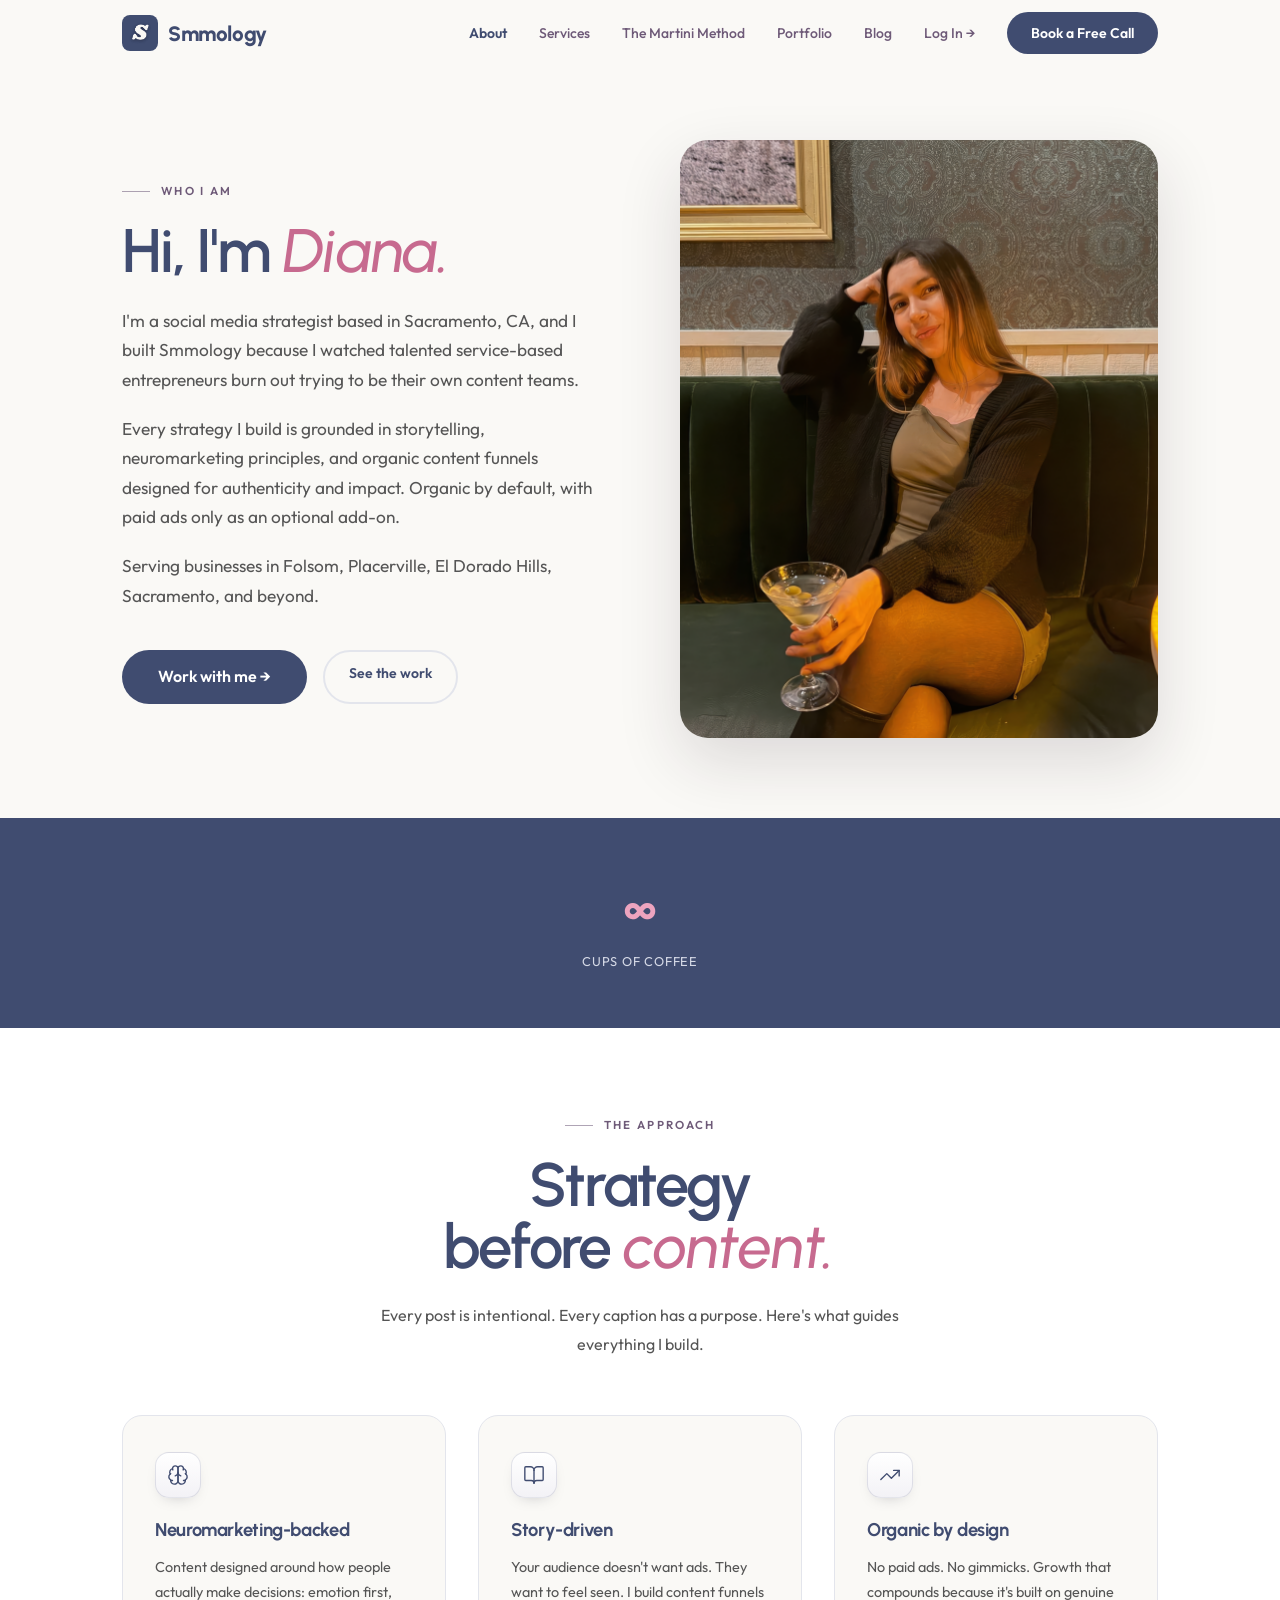
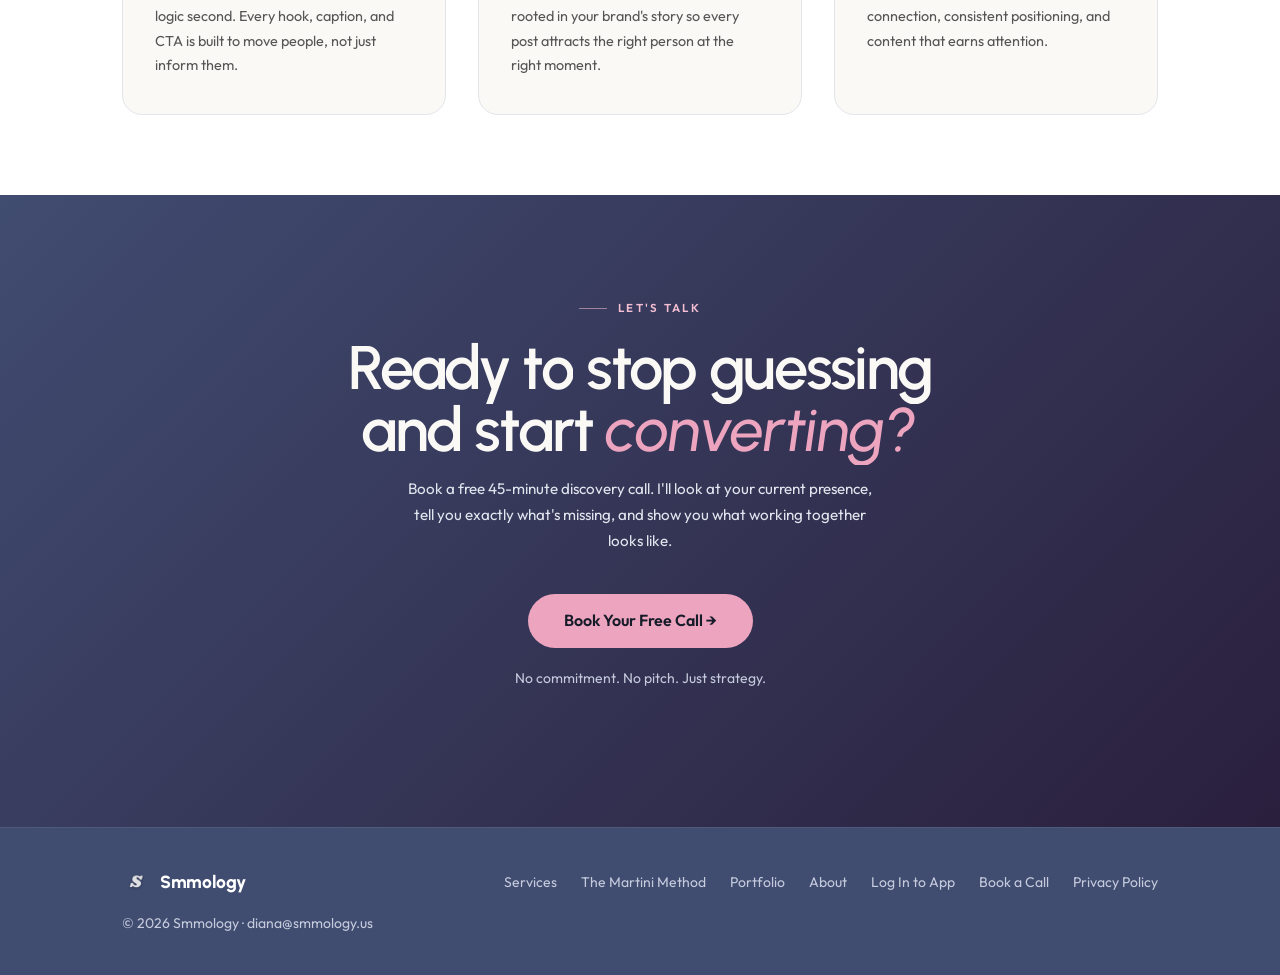
==== commit a604fd83: "Lock in Urbanist headings, remove preview font picker Co-Authored-By: Claude Opus 5.5 <noreply@anthr" ====
--- a/about/index.html
+++ b/about/index.html
@@ -7,7 +7,7 @@
   <meta name="description" content="Meet Diana De La O, founder of Smmology, a social media management company in Sacramento serving local service businesses in Folsom, Placerville and El Dorado Hills." />
   <link rel="canonical" href="https://www.smmology.us/about" />
   <link rel="icon" type="image/jpeg" href="/assets/logo-navy.jpg" />
-  <link href="https://fonts.googleapis.com/css2?family=Cormorant+Garamond:ital,wght@0,400;0,500;0,600;0,700;1,400;1,500;1,600&family=Outfit:wght@300;400;500;600;700&display=swap" rel="stylesheet" />
+  <link href="https://fonts.googleapis.com/css2?family=Urbanist:ital,wght@0,400..800;1,400..700&family=Outfit:wght@300;400;500;600;700&display=swap" rel="stylesheet" />
   <!-- Meta Pixel -->
   <script>
     !function(f,b,e,v,n,t,s)
@@ -41,7 +41,7 @@
     }
     html { scroll-behavior: smooth; }
     body { font-family: 'Outfit', sans-serif; background: var(--cream); color: var(--text); line-height: 1.6; }
-    h1,h2,h3 { font-family: 'Cormorant Garamond', serif; }
+    h1,h2,h3 { font-family: 'Urbanist', serif; }
     em { font-style: italic; color: var(--rose-ink); }
     a  { text-decoration: none; color: inherit; }
     img { max-width: 100%; display: block; }
@@ -57,7 +57,7 @@
       max-width: 1100px; width: 100%; margin: 0 auto; padding: 0 32px;
       display: flex; align-items: center; justify-content: space-between;
     }
-    .nav-logo { font-family: 'Cormorant Garamond', serif; font-size: 1.3rem; color: var(--navy); font-weight: 700; }
+    .nav-logo { font-family: 'Urbanist', serif; font-size: 1.3rem; color: var(--navy); font-weight: 700; }
     .nav-links { display: flex; align-items: center; gap: 32px; }
     .nav-links a:not(.btn) { font-size: .875rem; color: var(--mauve); font-weight: 500; text-decoration: none; transition: color .2s; }
     .nav-links a:not(.btn):hover { color: var(--pink); }
@@ -101,7 +101,7 @@
       border: 1px solid var(--border);
     }
     .value-icon { font-size: 2rem; margin-bottom: 16px; }
-    .value-title { font-family: 'Cormorant Garamond', serif; font-size: 1.15rem; color: var(--navy); margin-bottom: 10px; }
+    .value-title { font-family: 'Urbanist', serif; font-size: 1.15rem; color: var(--navy); margin-bottom: 10px; }
     .value-desc { font-size: .9rem; color: var(--muted); line-height: 1.7; }
 
     /* STATS BAND */
@@ -109,7 +109,7 @@
     .stats-grid { display: grid; grid-template-columns: 1fr; }
     .stat-card { text-align: center; padding: 0 32px; border-right: 1px solid rgba(255,255,255,.1); }
     .stat-card:last-child { border-right: none; }
-    .stat-num { font-family: 'Cormorant Garamond', serif; font-size: 2.8rem; font-weight: 700; color: var(--pink); margin-bottom: 6px; }
+    .stat-num { font-family: 'Urbanist', serif; font-size: 2.8rem; font-weight: 700; color: var(--pink); margin-bottom: 6px; }
     .stat-label { font-size: .8rem; color: #D5D9E6; letter-spacing: .06em; text-transform: uppercase; }
 
     /* CTA */
@@ -124,7 +124,7 @@
       max-width: 1100px; margin: 0 auto; padding: 0 32px;
       display: flex; align-items: center; justify-content: space-between; flex-wrap: wrap; gap: 16px;
     }
-    .footer-logo { font-family: 'Cormorant Garamond', serif; color: white; font-size: 1.1rem; }
+    .footer-logo { font-family: 'Urbanist', serif; color: white; font-size: 1.1rem; }
     .footer-links { display: flex; gap: 24px; font-size: .875rem; }
     .footer-links a { color: #C5CBDD; transition: color .2s; }
     .footer-links a:hover { color: var(--pink); }
--- a/assets/site.css
+++ b/assets/site.css
@@ -125,7 +125,7 @@
 #progress-bar { display: none !important; }
 
 /* Quote mark instead of star ratings */
-.has-quote-mark::before { content: '\201C'; display: block; font-family: 'Cormorant Garamond', serif; font-size: 5rem; line-height: .6; color: #EDA4BF; margin-bottom: 10px; }
+.has-quote-mark::before { content: '\201C'; display: block; font-family: 'Urbanist', serif; font-size: 5rem; line-height: .6; color: #EDA4BF; margin-bottom: 10px; }
 
 @media (prefers-reduced-motion: reduce) {
   *, *::before, *::after { transition-duration: .01ms !important; animation-duration: .01ms !important; animation-iteration-count: 1 !important; scroll-behavior: auto !important; }
@@ -161,25 +161,13 @@
 .card:hover .ico-tile, .addon:hover .ico-tile, .value-card:hover .ico-tile, .js-spot:hover .ico-tile { transform: translateY(-2px) rotate(-4deg); color: #6E5A78; }
 .dark-section .ico-tile, [style*="background:#404C70"] .ico-tile { color: #F4BFD2; background: rgba(255,255,255,.06); border-color: rgba(255,255,255,.14); box-shadow: none; }
 
-/* ---------- Heading font options (preview picker) ---------- */
-html[data-hf] :is(h1, h2, h3, h4, .font-serif, .nav-logo, .footer-logo, .card-price, .stat-num, .stat-big, .result-num, .about-name, .dialog-price, .stage-label, blockquote, .big-stat-num, .kit-price, .section-title, .value-title, .addon-name, .summary-due strong, .summary-totals strong) { font-family: var(--hf) !important; }
-html[data-hf="fraunces"] { --hf: 'Fraunces', Georgia, serif; }
-html[data-hf="fraunces"] :is(h1, h2) { font-variation-settings: "opsz" 144; font-weight: 500 !important; letter-spacing: -.03em; }
-html[data-hf="fraunces"] :is(h1, h2) em { font-weight: 400; }
-html[data-hf="instrument"] { --hf: 'Instrument Serif', Georgia, serif; }
-html[data-hf="instrument"] :is(h1, h2, h3, .card-price, .nav-logo) { font-weight: 400 !important; letter-spacing: -.02em; }
-html[data-hf="instrument"] :is(h1, h2) em { font-weight: 400; }
-html[data-hf="bricolage"] { --hf: 'Bricolage Grotesque', system-ui, sans-serif; }
-html[data-hf="bricolage"] :is(h1, h2) { font-weight: 650 !important; letter-spacing: -.045em; line-height: .98 !important; }
-html[data-hf="bricolage"] :is(h1, h2) em { font-style: normal; font-weight: 650; }
-html[data-hf="bricolage"] h1 { font-size: clamp(2.6rem, 5.4vw, 5rem) !important; }
-
-.font-picker { position: fixed; right: 16px; bottom: 16px; z-index: 9999; background: rgba(22, 27, 40, .92); color: #fff; padding: 10px; border-radius: 14px; display: flex; flex-direction: column; gap: 4px; font: 500 12px/1.3 'Outfit', sans-serif; backdrop-filter: blur(10px); box-shadow: 0 12px 32px -12px rgba(0,0,0,.5); }
-.font-picker p { margin: 0 4px 4px; font-size: 10px; letter-spacing: .14em; text-transform: uppercase; color: #C5CBDD; }
-.font-picker button { all: unset; cursor: pointer; padding: 7px 10px; border-radius: 8px; color: #E1E5EE; }
-.font-picker button:hover { background: rgba(255,255,255,.08); }
-.font-picker button[aria-pressed="true"] { background: #EDA4BF; color: #161B28; }
-@media (max-width: 700px) { .font-picker { bottom: 84px; } }
+/* ---------- Heading font: Urbanist (SIL OFL), body stays Outfit ---------- */
+:root { --hf: 'Urbanist', system-ui, sans-serif; }
+:is(h1, h2, h3, h4, .font-serif, .nav-logo, .footer-logo, .card-price, .stat-num, .stat-big, .result-num, .about-name, .dialog-price, .stage-label, blockquote, .big-stat-num, .kit-price, .section-title, .value-title, .addon-name, .summary-due strong, .summary-totals strong) { font-family: var(--hf) !important; }
+:is(h1, h2) { font-weight: 700 !important; letter-spacing: -.035em; line-height: 1 !important; }
+:is(h1, h2) em { font-weight: 500; }
+h3 { font-weight: 700; letter-spacing: -.02em; }
+.nav-logo, .footer-logo { font-weight: 800 !important; letter-spacing: -.02em; }
 
 /* ---------- Mobile menu ---------- */
 .nav-burger { display: none; }
@@ -190,7 +178,7 @@
   .menu-open .nav-burger span:last-child { transform: translateY(-3.75px) rotate(-45deg); }
   nav .nav-links { display: flex !important; position: fixed; inset: 0; z-index: 101; flex-direction: column; align-items: flex-start !important; justify-content: center; gap: 22px !important; padding: 96px 32px 48px; background: #FAF9F6; opacity: 0; visibility: hidden; transform: translateY(-8px); transition: opacity .45s var(--ease-out), transform .6s var(--ease-out), visibility .45s; }
   .menu-open nav .nav-links { opacity: 1; visibility: visible; transform: none; }
-  nav .nav-links a:not(.btn):not(.btn-pink) { font-family: var(--hf, 'Cormorant Garamond'), Georgia, serif; font-size: 2rem !important; color: #161B28 !important; font-weight: 500; }
+  nav .nav-links a:not(.btn):not(.btn-pink) { font-family: var(--hf); font-size: 2rem !important; color: #161B28 !important; font-weight: 500; }
   nav .nav-links .btn, nav .nav-links .btn-pink { margin-top: 12px; font-size: 1rem !important; padding: 14px 26px !important; }
   .menu-open { overflow: hidden; }
 }
@@ -208,35 +196,22 @@
 }
 
 /* ---------- Proof next to the first call to action ---------- */
-.hero p.hero-proof, .hero-proof { margin-top: 28px; padding-left: 16px; border-left: 2px solid #EDA4BF; font-family: var(--hf, 'Cormorant Garamond'), Georgia, serif; font-style: italic; font-size: 1.15rem !important; color: #161B28; max-width: 30rem; line-height: 1.45 !important; }
+.hero p.hero-proof, .hero-proof { margin-top: 28px; padding-left: 16px; border-left: 2px solid #EDA4BF; font-family: var(--hf); font-style: italic; font-size: 1.15rem !important; color: #161B28; max-width: 30rem; line-height: 1.45 !important; }
 .hero-proof span { display: block; margin-top: 6px; font: 500 .8rem/1.4 'Outfit', sans-serif; font-style: normal; color: #555; letter-spacing: .02em; }
-@media (max-width: 700px) {
-  .font-picker { left: 12px; right: 12px; flex-direction: row; flex-wrap: wrap; justify-content: center; padding: 6px; }
-  .font-picker p { display: none; }
-  .font-picker button { padding: 6px 8px; font-size: 11px; }
-}
-
-/* More heading options (all SIL Open Font License via Google Fonts) */
-html[data-hf="gloock"] { --hf: 'Gloock', Georgia, serif; }
-html[data-hf="gloock"] :is(h1, h2, h3, .card-price, .nav-logo) { font-weight: 400 !important; letter-spacing: -.025em; }
-html[data-hf="gloock"] :is(h1, h2) em { font-style: normal; }
-html[data-hf="young"] { --hf: 'Young Serif', Georgia, serif; }
-html[data-hf="young"] :is(h1, h2, h3, .card-price, .nav-logo) { font-weight: 400 !important; letter-spacing: -.03em; }
-html[data-hf="young"] :is(h1, h2) em { font-style: normal; }
-html[data-hf="young"] h1 { font-size: clamp(2.5rem, 4.6vw, 4.4rem) !important; }
-html[data-hf="newsreader"] { --hf: 'Newsreader', Georgia, serif; }
-html[data-hf="newsreader"] :is(h1, h2) { font-weight: 500 !important; letter-spacing: -.03em; font-variation-settings: "opsz" 72; }
-html[data-hf="jakarta"] { --hf: 'Plus Jakarta Sans', system-ui, sans-serif; }
-html[data-hf="jakarta"] :is(h1, h2) { font-weight: 700 !important; letter-spacing: -.045em; line-height: 1 !important; }
-html[data-hf="jakarta"] h1 { font-size: clamp(2.5rem, 4.8vw, 4.5rem) !important; }
-html[data-hf="jakarta"] :is(h1, h2) em { font-weight: 500; }
-html[data-hf="urbanist"] { --hf: 'Urbanist', system-ui, sans-serif; }
-html[data-hf="urbanist"] :is(h1, h2) { font-weight: 700 !important; letter-spacing: -.035em; line-height: 1 !important; }
-html[data-hf="urbanist"] :is(h1, h2) em { font-weight: 500; }
+
 
 /* Proof beside the Strategist price */
 .price-proof { margin: 0 auto; padding: 28px 32px; border-radius: 20px; background: #fff; border: 1px solid rgba(64, 76, 112, .12); text-align: left; }
-.price-proof blockquote { font-family: var(--hf, 'Cormorant Garamond'), Georgia, serif; font-size: 1.25rem; line-height: 1.45; color: #161B28; margin: 0 0 10px; }
+.price-proof blockquote { font-family: var(--hf); font-size: 1.25rem; line-height: 1.45; color: #161B28; margin: 0 0 10px; }
 .price-proof figcaption { font-size: .85rem; color: #555; margin-bottom: 16px; }
 .price-proof-result { font-size: .95rem; color: #161B28; padding-top: 16px; border-top: 1px solid rgba(64, 76, 112, .12); margin: 0; }
 .price-proof-note { font-size: .8rem; color: #555; margin: 6px 0 0; }
+
+/* Case study */
+.cs-stats { display: grid; grid-template-columns: repeat(3, 1fr); gap: 16px; margin: 0 0 56px; }
+.cs-stats > div { background: #fff; border: 1px solid rgba(64, 76, 112, .12); border-radius: 18px; padding: 22px; }
+.cs-stats strong { display: block; font-family: var(--hf); font-size: 1.6rem; line-height: 1.1; color: #404C70; margin-bottom: 8px; }
+.cs-stats span { font-size: .85rem; color: #555; line-height: 1.5; }
+@media (max-width: 700px) { .cs-stats { grid-template-columns: 1fr; } }
+.case-link { font-weight: 600; color: #404C70; text-decoration: none; border-bottom: 1px solid rgba(64, 76, 112, .35); padding-bottom: 2px; }
+.case-link:hover { border-color: #404C70; }
